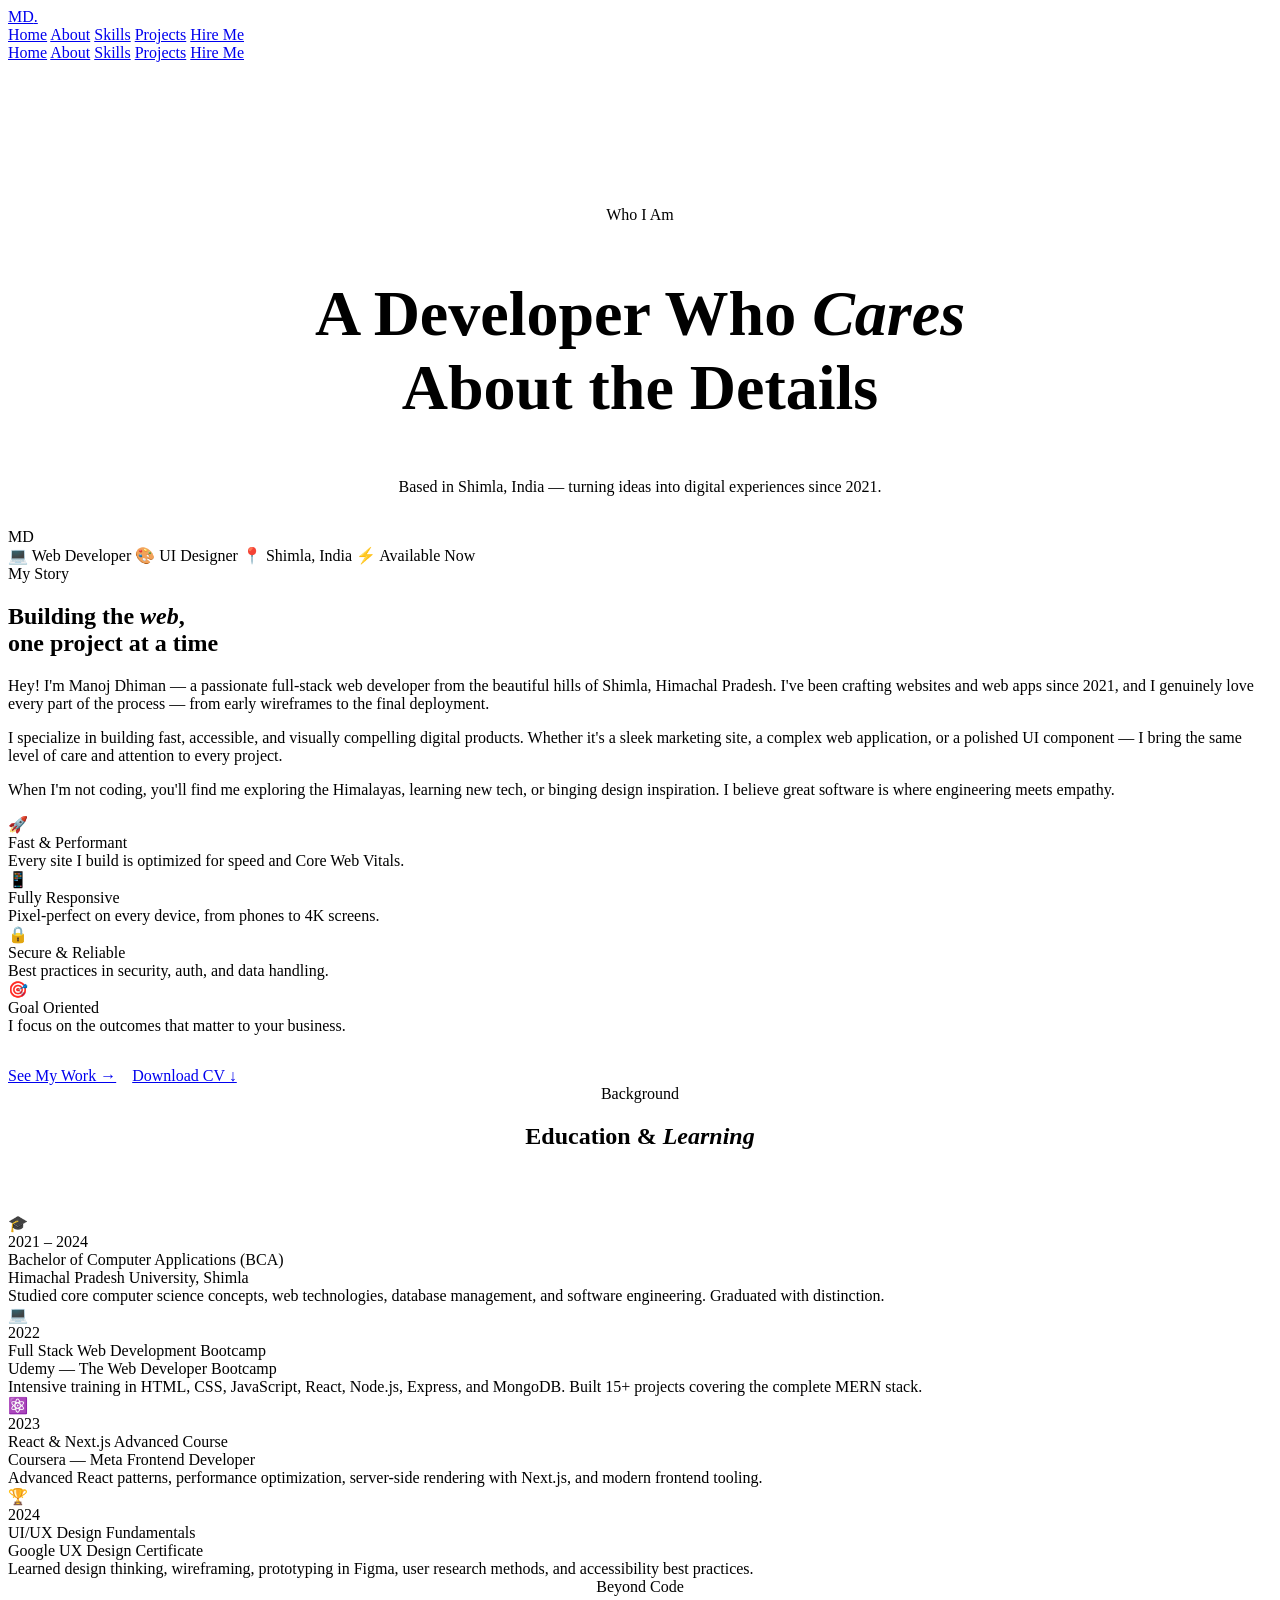
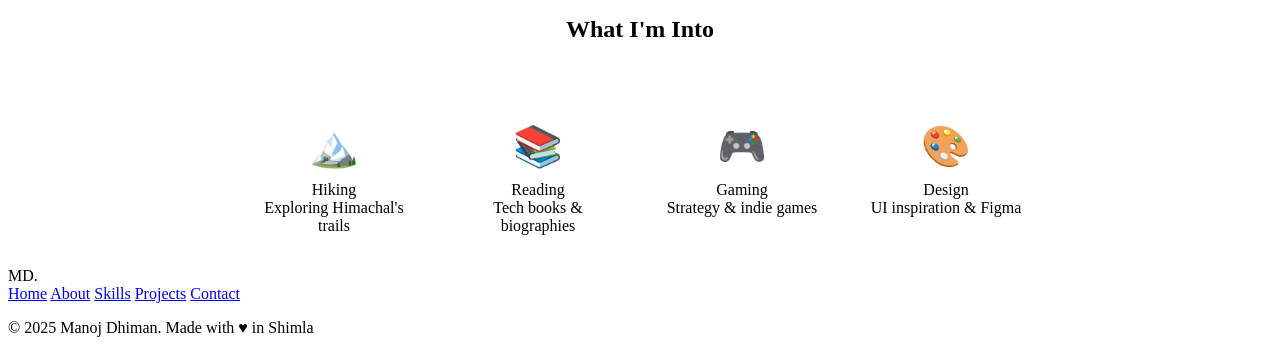
==== about.html @ 0fdbe0ad "First Try" ====
<!DOCTYPE html>
<html lang="en">
<head>
  <meta charset="UTF-8" />
  <meta name="viewport" content="width=device-width, initial-scale=1.0" />
  <title>About — Manoj Dhiman</title>
  <link rel="stylesheet" href="css/style.css" />
</head>
<body>
<div class="cursor"></div>
<div class="cursor-follower"></div>

<nav class="navbar">
  <a class="nav-logo" href="index.html">MD<span>.</span></a>
  <div class="nav-links">
    <a href="index.html">Home</a>
    <a href="about.html">About</a>
    <a href="skills.html">Skills</a>
    <a href="projects.html">Projects</a>
    <a href="contact.html" class="nav-cta">Hire Me</a>
  </div>
  <div class="nav-hamburger" id="hamburger"><span></span><span></span><span></span></div>
</nav>
<div class="mobile-menu" id="mobileMenu">
  <a href="index.html">Home</a>
  <a href="about.html">About</a>
  <a href="skills.html">Skills</a>
  <a href="projects.html">Projects</a>
  <a href="contact.html" class="nav-cta">Hire Me</a>
</div>

<!-- PAGE HERO -->
<section style="padding-top: 9rem; padding-bottom: 2rem; position: relative; overflow: hidden;">
  <div class="orb orb-1"></div>
  <div class="container" style="text-align: center;">
    <div class="section-eyebrow" style="margin: 0 auto 1rem;" data-reveal>Who I Am</div>
    <h1 class="section-title" style="font-size: clamp(2.5rem,5vw,4rem);" data-reveal data-reveal-delay="1">
      A Developer Who <em>Cares</em><br>About the Details
    </h1>
    <p class="section-sub" style="margin: 0 auto;" data-reveal data-reveal-delay="2">
      Based in Shimla, India — turning ideas into digital experiences since 2021.
    </p>
  </div>
</section>

<!-- ABOUT MAIN -->
<section>
  <div class="container">
    <div class="about-grid">
      <div class="about-img-wrap" data-reveal>
        <div class="about-img">
          <div class="about-img-placeholder">MD</div>
          <div class="about-img-accent"></div>
        </div>
        <div class="about-tag-row">
          <span class="about-tag">💻 Web Developer</span>
          <span class="about-tag">🎨 UI Designer</span>
          <span class="about-tag">📍 Shimla, India</span>
          <span class="about-tag">⚡ Available Now</span>
        </div>
      </div>

      <div class="about-content">
        <div class="section-eyebrow" data-reveal>My Story</div>
        <h2 class="section-title" data-reveal data-reveal-delay="1">
          Building the <em>web</em>,<br>one project at a time
        </h2>
        <p class="about-para" data-reveal data-reveal-delay="2">
          Hey! I'm Manoj Dhiman — a passionate full-stack web developer from the beautiful hills of Shimla, Himachal Pradesh. I've been crafting websites and web apps since 2021, and I genuinely love every part of the process — from early wireframes to the final deployment.
        </p>
        <p class="about-para" data-reveal data-reveal-delay="3">
          I specialize in building fast, accessible, and visually compelling digital products. Whether it's a sleek marketing site, a complex web application, or a polished UI component — I bring the same level of care and attention to every project.
        </p>
        <p class="about-para" data-reveal data-reveal-delay="4">
          When I'm not coding, you'll find me exploring the Himalayas, learning new tech, or binging design inspiration. I believe great software is where engineering meets empathy.
        </p>

        <div class="about-highlights" data-reveal data-reveal-delay="5">
          <div class="highlight-card">
            <div class="highlight-icon">🚀</div>
            <div class="highlight-title">Fast & Performant</div>
            <div class="highlight-text">Every site I build is optimized for speed and Core Web Vitals.</div>
          </div>
          <div class="highlight-card">
            <div class="highlight-icon">📱</div>
            <div class="highlight-title">Fully Responsive</div>
            <div class="highlight-text">Pixel-perfect on every device, from phones to 4K screens.</div>
          </div>
          <div class="highlight-card">
            <div class="highlight-icon">🔒</div>
            <div class="highlight-title">Secure & Reliable</div>
            <div class="highlight-text">Best practices in security, auth, and data handling.</div>
          </div>
          <div class="highlight-card">
            <div class="highlight-icon">🎯</div>
            <div class="highlight-title">Goal Oriented</div>
            <div class="highlight-text">I focus on the outcomes that matter to your business.</div>
          </div>
        </div>

        <div style="display: flex; gap: 1rem; flex-wrap: wrap; margin-top: 2rem;" data-reveal>
          <a href="projects.html" class="btn-primary">See My Work →</a>
          <a href="#" class="btn-secondary" download>Download CV ↓</a>
        </div>
      </div>
    </div>
  </div>
</section>

<!-- EDUCATION -->
<section class="education-section">
  <div class="container">
    <div style="text-align: center; margin-bottom: 4rem;">
      <div class="section-eyebrow" style="margin: 0 auto 1rem;" data-reveal>Background</div>
      <h2 class="section-title" data-reveal data-reveal-delay="1">Education & <em>Learning</em></h2>
    </div>

    <div class="edu-timeline">
      <div class="edu-item" data-reveal>
        <div class="edu-dot">🎓</div>
        <div class="edu-content">
          <div class="edu-year">2021 – 2024</div>
          <div class="edu-degree">Bachelor of Computer Applications (BCA)</div>
          <div class="edu-school">Himachal Pradesh University, Shimla</div>
          <div class="edu-desc">Studied core computer science concepts, web technologies, database management, and software engineering. Graduated with distinction.</div>
        </div>
      </div>

      <div class="edu-item" data-reveal data-reveal-delay="1">
        <div class="edu-dot">💻</div>
        <div class="edu-content">
          <div class="edu-year">2022</div>
          <div class="edu-degree">Full Stack Web Development Bootcamp</div>
          <div class="edu-school">Udemy — The Web Developer Bootcamp</div>
          <div class="edu-desc">Intensive training in HTML, CSS, JavaScript, React, Node.js, Express, and MongoDB. Built 15+ projects covering the complete MERN stack.</div>
        </div>
      </div>

      <div class="edu-item" data-reveal data-reveal-delay="2">
        <div class="edu-dot">⚛️</div>
        <div class="edu-content">
          <div class="edu-year">2023</div>
          <div class="edu-degree">React & Next.js Advanced Course</div>
          <div class="edu-school">Coursera — Meta Frontend Developer</div>
          <div class="edu-desc">Advanced React patterns, performance optimization, server-side rendering with Next.js, and modern frontend tooling.</div>
        </div>
      </div>

      <div class="edu-item" data-reveal data-reveal-delay="3">
        <div class="edu-dot">🏆</div>
        <div class="edu-content">
          <div class="edu-year">2024</div>
          <div class="edu-degree">UI/UX Design Fundamentals</div>
          <div class="edu-school">Google UX Design Certificate</div>
          <div class="edu-desc">Learned design thinking, wireframing, prototyping in Figma, user research methods, and accessibility best practices.</div>
        </div>
      </div>
    </div>
  </div>
</section>

<!-- INTERESTS -->
<section>
  <div class="container" style="text-align: center;">
    <div class="section-eyebrow" style="margin: 0 auto 1rem;" data-reveal>Beyond Code</div>
    <h2 class="section-title" data-reveal data-reveal-delay="1">What I'm Into</h2>
    <div style="display: grid; grid-template-columns: repeat(auto-fit, minmax(180px, 1fr)); gap: 1rem; margin-top: 3rem; max-width: 800px; margin-left: auto; margin-right: auto;">
      <div class="highlight-card" data-reveal data-reveal-delay="1" style="text-align: center; padding: 2rem 1rem;">
        <div style="font-size: 2.5rem; margin-bottom: 0.7rem;">🏔️</div>
        <div class="highlight-title">Hiking</div>
        <div class="highlight-text">Exploring Himachal's trails</div>
      </div>
      <div class="highlight-card" data-reveal data-reveal-delay="2" style="text-align: center; padding: 2rem 1rem;">
        <div style="font-size: 2.5rem; margin-bottom: 0.7rem;">📚</div>
        <div class="highlight-title">Reading</div>
        <div class="highlight-text">Tech books & biographies</div>
      </div>
      <div class="highlight-card" data-reveal data-reveal-delay="3" style="text-align: center; padding: 2rem 1rem;">
        <div style="font-size: 2.5rem; margin-bottom: 0.7rem;">🎮</div>
        <div class="highlight-title">Gaming</div>
        <div class="highlight-text">Strategy & indie games</div>
      </div>
      <div class="highlight-card" data-reveal data-reveal-delay="4" style="text-align: center; padding: 2rem 1rem;">
        <div style="font-size: 2.5rem; margin-bottom: 0.7rem;">🎨</div>
        <div class="highlight-title">Design</div>
        <div class="highlight-text">UI inspiration & Figma</div>
      </div>
    </div>
  </div>
</section>

<footer>
  <div class="container">
    <div class="footer-logo">MD<span>.</span></div>
    <div class="footer-links">
      <a href="index.html">Home</a>
      <a href="about.html">About</a>
      <a href="skills.html">Skills</a>
      <a href="projects.html">Projects</a>
      <a href="contact.html">Contact</a>
    </div>
    <p class="footer-copy">© 2025 Manoj Dhiman. Made with <span>♥</span> in Shimla</p>
  </div>
</footer>

<script src="js/main.js"></script>
</body>
</html>
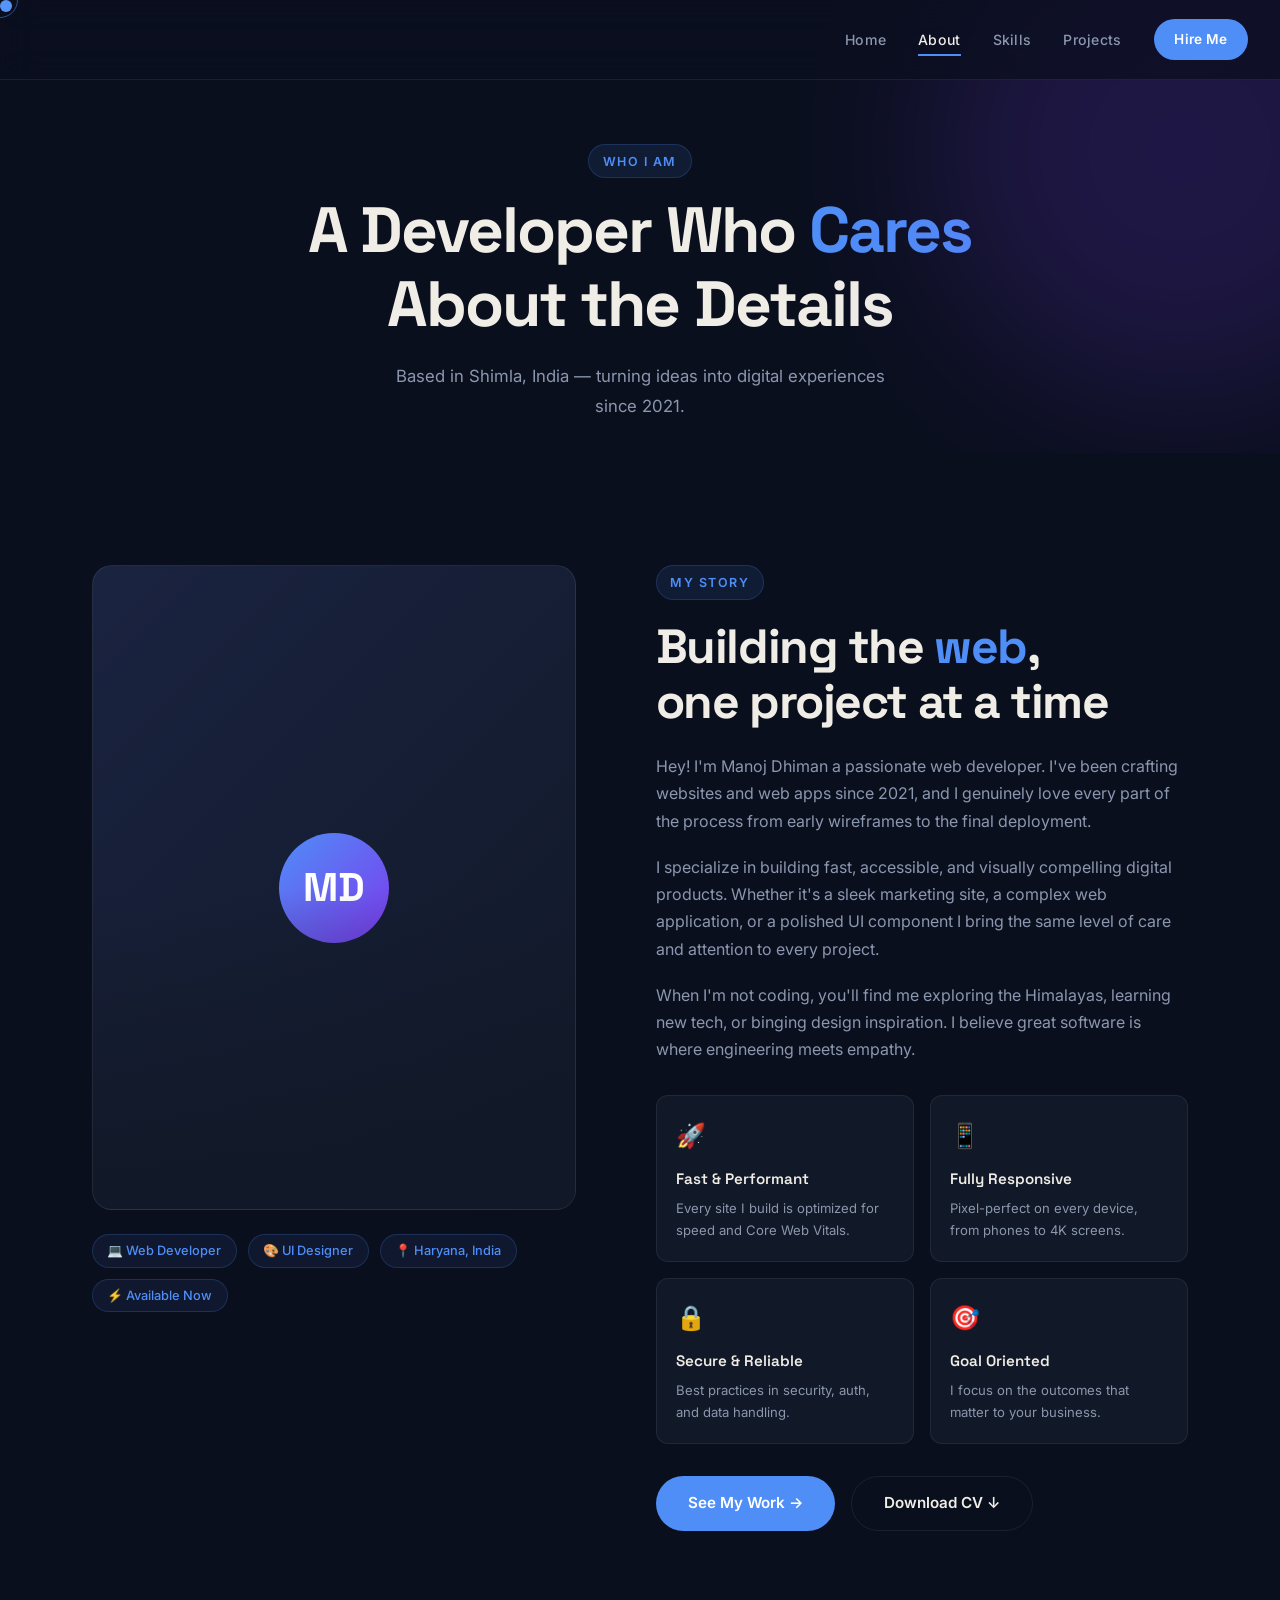
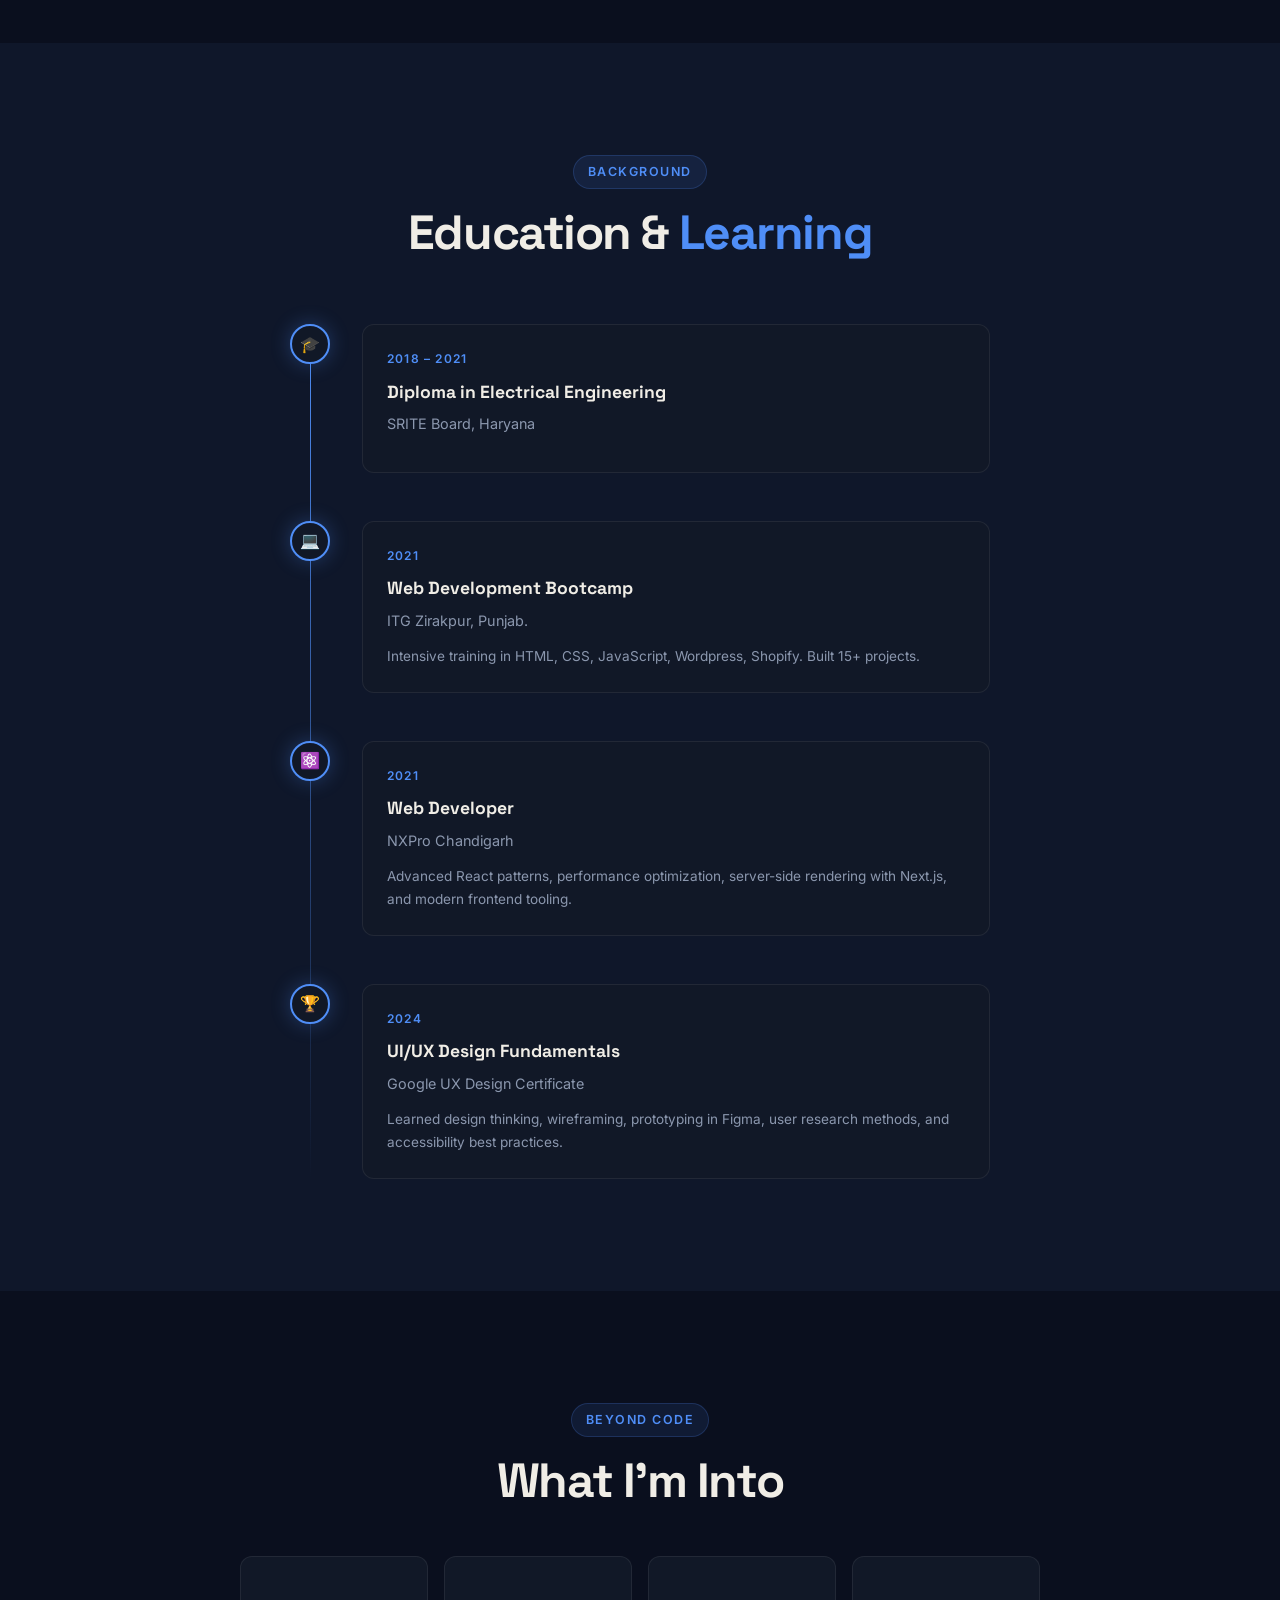
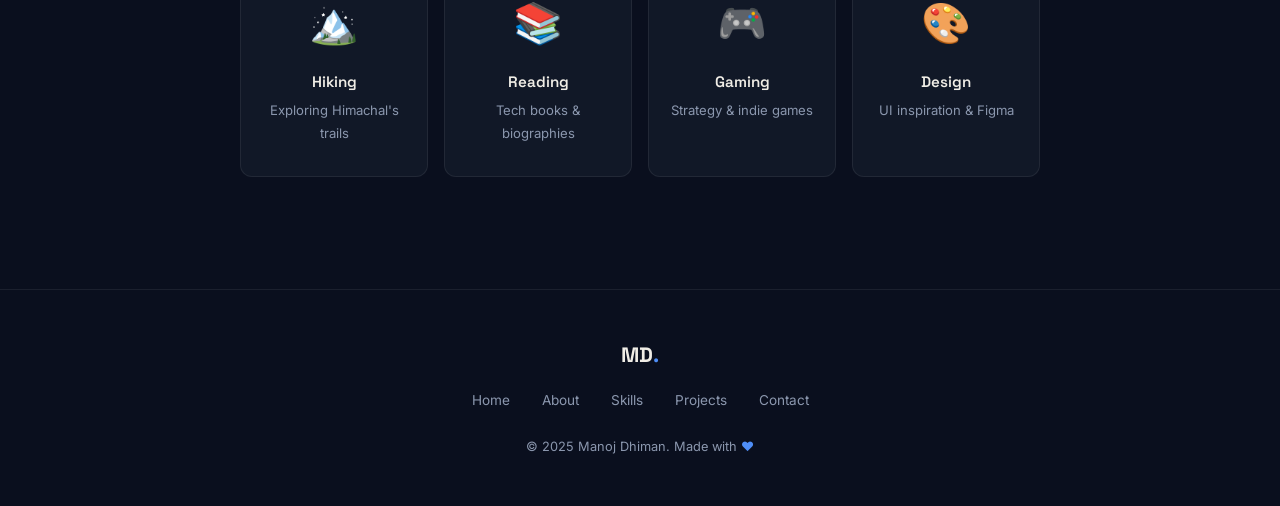
==== commit bad75b74: "Update about.html" ====
--- a/about.html
+++ b/about.html
@@ -4,14 +4,14 @@
   <meta charset="UTF-8" />
   <meta name="viewport" content="width=device-width, initial-scale=1.0" />
   <title>About — Manoj Dhiman</title>
-  <link rel="stylesheet" href="css/style.css" />
+  <link rel="stylesheet" href="style.css" />
 </head>
 <body>
 <div class="cursor"></div>
 <div class="cursor-follower"></div>
 
 <nav class="navbar">
-  <a class="nav-logo" href="index.html">MD<span>.</span></a>
+  <a class="nav-logo" href="index.html"><img src="White Logo.png" alt=""></a>
   <div class="nav-links">
     <a href="index.html">Home</a>
     <a href="about.html">About</a>
@@ -55,7 +55,7 @@
         <div class="about-tag-row">
           <span class="about-tag">💻 Web Developer</span>
           <span class="about-tag">🎨 UI Designer</span>
-          <span class="about-tag">📍 Shimla, India</span>
+          <span class="about-tag">📍 Haryana, India</span>
           <span class="about-tag">⚡ Available Now</span>
         </div>
       </div>
@@ -66,10 +66,10 @@
           Building the <em>web</em>,<br>one project at a time
         </h2>
         <p class="about-para" data-reveal data-reveal-delay="2">
-          Hey! I'm Manoj Dhiman — a passionate full-stack web developer from the beautiful hills of Shimla, Himachal Pradesh. I've been crafting websites and web apps since 2021, and I genuinely love every part of the process — from early wireframes to the final deployment.
+          Hey! I'm Manoj Dhiman a passionate web developer. I've been crafting websites and web apps since 2021, and I genuinely love every part of the process from early wireframes to the final deployment.
         </p>
         <p class="about-para" data-reveal data-reveal-delay="3">
-          I specialize in building fast, accessible, and visually compelling digital products. Whether it's a sleek marketing site, a complex web application, or a polished UI component — I bring the same level of care and attention to every project.
+          I specialize in building fast, accessible, and visually compelling digital products. Whether it's a sleek marketing site, a complex web application, or a polished UI component I bring the same level of care and attention to every project.
         </p>
         <p class="about-para" data-reveal data-reveal-delay="4">
           When I'm not coding, you'll find me exploring the Himalayas, learning new tech, or binging design inspiration. I believe great software is where engineering meets empathy.
@@ -119,29 +119,28 @@
       <div class="edu-item" data-reveal>
         <div class="edu-dot">🎓</div>
         <div class="edu-content">
-          <div class="edu-year">2021 – 2024</div>
-          <div class="edu-degree">Bachelor of Computer Applications (BCA)</div>
-          <div class="edu-school">Himachal Pradesh University, Shimla</div>
-          <div class="edu-desc">Studied core computer science concepts, web technologies, database management, and software engineering. Graduated with distinction.</div>
+          <div class="edu-year">2018 – 2021</div>
+          <div class="edu-degree">Diploma in Electrical Engineering</div>
+          <div class="edu-school">SRITE Board, Haryana</div>
         </div>
       </div>
 
       <div class="edu-item" data-reveal data-reveal-delay="1">
         <div class="edu-dot">💻</div>
         <div class="edu-content">
-          <div class="edu-year">2022</div>
-          <div class="edu-degree">Full Stack Web Development Bootcamp</div>
-          <div class="edu-school">Udemy — The Web Developer Bootcamp</div>
-          <div class="edu-desc">Intensive training in HTML, CSS, JavaScript, React, Node.js, Express, and MongoDB. Built 15+ projects covering the complete MERN stack.</div>
+          <div class="edu-year">2021</div>
+          <div class="edu-degree">Web Development Bootcamp</div>
+          <div class="edu-school">ITG Zirakpur, Punjab.</div>
+          <div class="edu-desc">Intensive training in HTML, CSS, JavaScript, Wordpress, Shopify. Built 15+ projects.</div>
         </div>
       </div>
 
       <div class="edu-item" data-reveal data-reveal-delay="2">
         <div class="edu-dot">⚛️</div>
         <div class="edu-content">
-          <div class="edu-year">2023</div>
-          <div class="edu-degree">React & Next.js Advanced Course</div>
-          <div class="edu-school">Coursera — Meta Frontend Developer</div>
+          <div class="edu-year">2021</div>
+          <div class="edu-degree">Web Developer</div>
+          <div class="edu-school">NXPro Chandigarh</div>
           <div class="edu-desc">Advanced React patterns, performance optimization, server-side rendering with Next.js, and modern frontend tooling.</div>
         </div>
       </div>
@@ -199,10 +198,10 @@
       <a href="projects.html">Projects</a>
       <a href="contact.html">Contact</a>
     </div>
-    <p class="footer-copy">© 2025 Manoj Dhiman. Made with <span>♥</span> in Shimla</p>
+    <p class="footer-copy">© 2025 Manoj Dhiman. Made with <span>♥</span></p>
   </div>
 </footer>
 
-<script src="js/main.js"></script>
+<script src="main.js"></script>
 </body>
 </html>
--- a/style.css
+++ b/style.css
@@ -0,0 +1,704 @@
+/* ============================================
+   MANOJ DHIMAN — PORTFOLIO DESIGN SYSTEM
+   ============================================ */
+
+@import url('https://fonts.googleapis.com/css2?family=Space+Grotesk:wght@300;400;500;600;700&family=Inter:wght@300;400;500;600&display=swap');
+
+/* ---- TOKENS ---- */
+:root {
+  --bg:        #0A0F1E;
+  --bg-card:   #111827;
+  --bg-muted:  #0F172A;
+  --text:      #F0EDE6;
+  --text-muted:#8B97AE;
+  --accent:    #4F8EF7;
+  --accent2:   #F5A623;
+  --accent3:   #7C3AED;
+  --border:    rgba(255,255,255,0.07);
+  --radius:    12px;
+  --radius-lg: 20px;
+  --transition: 0.35s cubic-bezier(0.4,0,0.2,1);
+  --font-display: 'Space Grotesk', sans-serif;
+  --font-body:    'Inter', sans-serif;
+}
+
+/* ---- RESET ---- */
+*, *::before, *::after { box-sizing: border-box; margin: 0; padding: 0; }
+html { scroll-behavior: smooth; }
+body {
+  background: var(--bg);
+  color: var(--text);
+  font-family: var(--font-body);
+  font-size: 16px;
+  line-height: 1.7;
+  overflow-x: hidden;
+  cursor: none;
+}
+a { color: inherit; text-decoration: none; }
+img { max-width: 100%; display: block; }
+ul { list-style: none; }
+
+/* ---- CUSTOM CURSOR ---- */
+.cursor {
+  width: 12px; height: 12px;
+  background: var(--accent);
+  border-radius: 50%;
+  position: fixed;
+  top: 0; left: 0;
+  pointer-events: none;
+  z-index: 9999;
+  transition: transform 0.1s ease;
+  mix-blend-mode: screen;
+}
+.cursor-follower {
+  width: 36px; height: 36px;
+  border: 1.5px solid rgba(79,142,247,0.5);
+  border-radius: 50%;
+  position: fixed;
+  top: 0; left: 0;
+  pointer-events: none;
+  z-index: 9998;
+  transition: transform 0.25s ease, width 0.3s, height 0.3s, border-color 0.3s;
+}
+.cursor-follower.hovered {
+  width: 60px; height: 60px;
+  border-color: var(--accent2);
+  background: rgba(245,166,35,0.05);
+}
+@media (hover: none) { .cursor, .cursor-follower { display: none; } }
+
+/* ---- ORBS / BACKGROUND GLOWS ---- */
+.orb {
+  position: absolute;
+  border-radius: 50%;
+  pointer-events: none;
+  filter: blur(80px);
+  opacity: 0.18;
+}
+.orb-1 { width: 500px; height: 500px; background: var(--accent3); top: -100px; right: -150px; }
+.orb-2 { width: 400px; height: 400px; background: var(--accent); bottom: 0; left: -100px; }
+
+/* ---- NAVBAR ---- */
+.navbar {
+  position: fixed; top: 0; left: 0; right: 0;
+  z-index: 1000;
+  padding: 1.2rem 2rem;
+  display: flex; align-items: center; justify-content: space-between;
+  background: rgba(10,15,30,0.7);
+  backdrop-filter: blur(18px);
+  border-bottom: 1px solid var(--border);
+  transition: var(--transition);
+}
+.navbar.scrolled { padding: 0.8rem 2rem; }
+.nav-logo {
+  font-family: var(--font-display);
+  font-size: 1.3rem; font-weight: 700;
+  letter-spacing: -0.02em;
+}
+.nav-logo span { color: var(--accent); }
+.nav-links { display: flex; align-items: center; gap: 2rem; }
+.nav-links a {
+  font-size: 0.88rem; font-weight: 500; letter-spacing: 0.02em;
+  color: var(--text-muted);
+  transition: color var(--transition);
+  position: relative;
+}
+.nav-links a::after {
+  content: ''; position: absolute; bottom: -4px; left: 0;
+  width: 0; height: 1.5px; background: var(--accent);
+  transition: width var(--transition);
+}
+.nav-links a:hover, .nav-links a.active { color: var(--text); }
+.nav-links a:hover::after, .nav-links a.active::after { width: 100%; }
+.nav-cta {
+  background: var(--accent);
+  color: #fff !important;
+  padding: 0.55rem 1.3rem;
+  border-radius: 100px;
+  font-weight: 600 !important;
+  font-size: 0.85rem !important;
+  transition: background var(--transition), transform var(--transition);
+}
+.nav-cta::after { display: none !important; }
+.nav-cta:hover { background: #6ba3ff; transform: translateY(-1px); }
+.nav-hamburger {
+  display: none; flex-direction: column; gap: 5px;
+  cursor: pointer; padding: 4px;
+}
+.nav-hamburger span {
+  display: block; width: 24px; height: 2px;
+  background: var(--text);
+  border-radius: 2px;
+  transition: var(--transition);
+}
+.nav-hamburger.open span:nth-child(1) { transform: rotate(45deg) translate(5px,5px); }
+.nav-hamburger.open span:nth-child(2) { opacity: 0; }
+.nav-hamburger.open span:nth-child(3) { transform: rotate(-45deg) translate(5px,-5px); }
+.mobile-menu {
+  display: none;
+  position: fixed; top: 0; left: 0; right: 0; bottom: 0;
+  background: var(--bg);
+  z-index: 999;
+  flex-direction: column; align-items: center; justify-content: center; gap: 2rem;
+}
+.mobile-menu.open { display: flex; }
+.mobile-menu a { font-size: 1.8rem; font-family: var(--font-display); font-weight: 700; }
+.mobile-menu .nav-cta { font-size: 1.1rem !important; padding: 0.8rem 2rem; }
+
+/* ---- SECTION BASE ---- */
+section { padding: 7rem 0; position: relative; }
+.container { max-width: 1160px; margin: 0 auto; padding: 0 2rem; }
+
+.section-eyebrow {
+  display: inline-flex; align-items: center; gap: 0.5rem;
+  font-size: 0.78rem; font-weight: 600; letter-spacing: 0.12em;
+  text-transform: uppercase; color: var(--accent);
+  background: rgba(79,142,247,0.1);
+  padding: 0.35rem 0.85rem; border-radius: 100px;
+  border: 1px solid rgba(79,142,247,0.2);
+  margin-bottom: 1.2rem;
+}
+.section-title {
+  font-family: var(--font-display);
+  font-size: clamp(2rem, 4vw, 3rem);
+  font-weight: 700; line-height: 1.15;
+  letter-spacing: -0.03em;
+  margin-bottom: 1.2rem;
+}
+.section-title em { font-style: normal; color: var(--accent); }
+.section-sub {
+  color: var(--text-muted); font-size: 1.05rem; max-width: 520px; line-height: 1.8;
+}
+
+/* ---- SCROLL REVEAL ---- */
+[data-reveal] {
+  opacity: 0; transform: translateY(30px);
+  transition: opacity 0.7s cubic-bezier(0.4,0,0.2,1), transform 0.7s cubic-bezier(0.4,0,0.2,1);
+}
+[data-reveal].revealed { opacity: 1; transform: none; }
+[data-reveal-delay="1"] { transition-delay: 0.1s; }
+[data-reveal-delay="2"] { transition-delay: 0.2s; }
+[data-reveal-delay="3"] { transition-delay: 0.3s; }
+[data-reveal-delay="4"] { transition-delay: 0.4s; }
+[data-reveal-delay="5"] { transition-delay: 0.5s; }
+
+/* ---- HERO ---- */
+.hero {
+  min-height: 100vh; display: flex; align-items: center;
+  position: relative; overflow: hidden;
+  padding-top: 5rem;
+}
+.hero-grid {
+  display: grid; grid-template-columns: 1fr 0.9fr;
+  gap: 4rem; align-items: center;
+}
+.hero-eyebrow { margin-bottom: 1.5rem; }
+.hero-title {
+  font-family: var(--font-display);
+  font-size: clamp(2.8rem, 5vw, 4.5rem);
+  font-weight: 700; line-height: 1.08;
+  letter-spacing: -0.04em; margin-bottom: 1.5rem;
+}
+.hero-title .line { display: block; }
+.hero-title .accent-word { color: var(--accent); }
+.hero-title .underline-word { position: relative; display: inline-block; }
+.hero-title .underline-word::after {
+  content: '';
+  position: absolute; bottom: 4px; left: 0; right: 0;
+  height: 3px; background: var(--accent2);
+  border-radius: 2px;
+}
+.hero-desc { color: var(--text-muted); font-size: 1.1rem; margin-bottom: 2.5rem; max-width: 480px; }
+.hero-actions { display: flex; gap: 1rem; flex-wrap: wrap; }
+.btn-primary {
+  background: var(--accent); color: #fff;
+  padding: 0.85rem 2rem; border-radius: 100px;
+  font-weight: 600; font-size: 0.95rem;
+  display: inline-flex; align-items: center; gap: 0.5rem;
+  transition: background var(--transition), transform var(--transition), box-shadow var(--transition);
+  box-shadow: 0 0 0 rgba(79,142,247,0);
+}
+.btn-primary:hover {
+  background: #6ba3ff; transform: translateY(-2px);
+  box-shadow: 0 8px 30px rgba(79,142,247,0.35);
+}
+.btn-secondary {
+  border: 1.5px solid var(--border);
+  color: var(--text); padding: 0.85rem 2rem;
+  border-radius: 100px; font-weight: 600; font-size: 0.95rem;
+  display: inline-flex; align-items: center; gap: 0.5rem;
+  transition: border-color var(--transition), background var(--transition), transform var(--transition);
+}
+.btn-secondary:hover { border-color: var(--accent); background: rgba(79,142,247,0.07); transform: translateY(-2px); }
+.hero-stats {
+  display: flex; gap: 2.5rem; margin-top: 3rem; padding-top: 2rem;
+  border-top: 1px solid var(--border);
+}
+.stat-num {
+  font-family: var(--font-display);
+  font-size: 1.8rem; font-weight: 700; color: var(--text);
+}
+.stat-num span { color: var(--accent); }
+.stat-label { font-size: 0.8rem; color: var(--text-muted); margin-top: 0.15rem; }
+
+/* Hero Visual */
+.hero-visual { position: relative; }
+.hero-card {
+  background: var(--bg-card);
+  border: 1px solid var(--border);
+  border-radius: var(--radius-lg);
+  overflow: hidden;
+  position: relative;
+}
+.hero-avatar-wrap {
+  width: 100%; aspect-ratio: 4/5;
+  background: linear-gradient(135deg, #1a2340 0%, #0f172a 50%, #1a1035 100%);
+  display: flex; align-items: center; justify-content: center;
+  position: relative; overflow: hidden;
+}
+.hero-avatar-placeholder {
+  width: 140px; height: 140px; border-radius: 50%;
+  background: linear-gradient(135deg, var(--accent), var(--accent3));
+  display: flex; align-items: center; justify-content: center;
+  font-family: var(--font-display); font-size: 3rem; font-weight: 700; color: #fff;
+}
+.hero-card-overlay {
+  position: absolute; bottom: 0; left: 0; right: 0;
+  padding: 1.5rem;
+  background: linear-gradient(to top, rgba(10,15,30,0.95) 0%, transparent 100%);
+}
+.hero-card-tag {
+  font-size: 0.75rem; color: var(--accent); font-weight: 600; letter-spacing: 0.08em;
+  text-transform: uppercase; margin-bottom: 0.4rem;
+}
+.hero-card-name {
+  font-family: var(--font-display); font-size: 1.3rem; font-weight: 700;
+}
+.hero-floating-badge {
+  position: absolute;
+  background: var(--bg-card); border: 1px solid var(--border);
+  border-radius: var(--radius); padding: 0.8rem 1.1rem;
+  display: flex; align-items: center; gap: 0.7rem;
+  box-shadow: 0 20px 60px rgba(0,0,0,0.4);
+  animation: float 3s ease-in-out infinite;
+}
+.hero-floating-badge.badge-1 { top: 1.5rem; right: -1.5rem; }
+.hero-floating-badge.badge-2 { bottom: 4rem; left: -1.5rem; animation-delay: -1.5s; }
+.badge-icon { font-size: 1.3rem; }
+.badge-text { font-size: 0.78rem; }
+.badge-text strong { display: block; font-weight: 600; font-size: 0.9rem; font-family: var(--font-display); }
+@keyframes float {
+  0%, 100% { transform: translateY(0); }
+  50% { transform: translateY(-8px); }
+}
+.hero-scroll-indicator {
+  position: absolute; bottom: 2.5rem; left: 50%; transform: translateX(-50%);
+  display: flex; flex-direction: column; align-items: center; gap: 0.5rem;
+  color: var(--text-muted); font-size: 0.75rem; letter-spacing: 0.1em; text-transform: uppercase;
+  animation: bounce 2s infinite;
+}
+.scroll-line {
+  width: 1px; height: 40px;
+  background: linear-gradient(to bottom, var(--text-muted), transparent);
+}
+@keyframes bounce {
+  0%, 100% { transform: translateX(-50%) translateY(0); }
+  50% { transform: translateX(-50%) translateY(6px); }
+}
+
+/* ---- MARQUEE ---- */
+.marquee-section { padding: 0; overflow: hidden; border-top: 1px solid var(--border); border-bottom: 1px solid var(--border); }
+.marquee-inner { display: flex; align-items: center; padding: 1.2rem 0; white-space: nowrap; }
+.marquee-track {
+  display: flex; gap: 3rem; align-items: center;
+  animation: marquee 22s linear infinite;
+  flex-shrink: 0;
+}
+.marquee-track:nth-child(2) { margin-left: 3rem; }
+.marquee-item {
+  display: flex; align-items: center; gap: 0.7rem;
+  font-size: 0.85rem; font-weight: 600; color: var(--text-muted);
+  letter-spacing: 0.03em; text-transform: uppercase;
+}
+.marquee-dot { width: 5px; height: 5px; border-radius: 50%; background: var(--accent); flex-shrink: 0; }
+@keyframes marquee {
+  from { transform: translateX(0); }
+  to { transform: translateX(-100%); }
+}
+
+/* ---- ABOUT ---- */
+.about-grid { display: grid; grid-template-columns: 1fr 1.1fr; gap: 5rem; align-items: start; }
+.about-img-wrap { position: relative; }
+.about-img {
+  width: 100%; aspect-ratio: 3/4;
+  background: linear-gradient(135deg, #1a2340, #111827);
+  border-radius: var(--radius-lg);
+  border: 1px solid var(--border);
+  display: flex; align-items: center; justify-content: center;
+  position: relative; overflow: hidden;
+}
+.about-img-placeholder {
+  width: 110px; height: 110px; border-radius: 50%;
+  background: linear-gradient(135deg, var(--accent), var(--accent3));
+  display: flex; align-items: center; justify-content: center;
+  font-family: var(--font-display); font-size: 2.5rem; font-weight: 700; color: #fff;
+}
+.about-img-accent {
+  position: absolute; bottom: -1px; left: -1px; right: -1px;
+  height: 50%; background: linear-gradient(to top, var(--bg-card), transparent);
+}
+.about-tag-row { display: flex; gap: 0.7rem; flex-wrap: wrap; margin-top: 1.5rem; }
+.about-tag {
+  background: rgba(79,142,247,0.08); border: 1px solid rgba(79,142,247,0.2);
+  color: var(--accent); border-radius: 100px; font-size: 0.8rem;
+  padding: 0.3rem 0.9rem; font-weight: 500;
+}
+.about-content .section-title { margin-bottom: 1.5rem; }
+.about-para { color: var(--text-muted); margin-bottom: 1.2rem; }
+.about-highlights { display: grid; grid-template-columns: 1fr 1fr; gap: 1rem; margin: 2rem 0; }
+.highlight-card {
+  background: var(--bg-card); border: 1px solid var(--border);
+  border-radius: var(--radius); padding: 1.2rem;
+  transition: border-color var(--transition), transform var(--transition);
+}
+.highlight-card:hover { border-color: rgba(79,142,247,0.4); transform: translateY(-2px); }
+.highlight-icon { font-size: 1.5rem; margin-bottom: 0.6rem; }
+.highlight-title { font-family: var(--font-display); font-size: 0.95rem; font-weight: 600; margin-bottom: 0.3rem; }
+.highlight-text { font-size: 0.82rem; color: var(--text-muted); }
+
+/* ---- SKILLS ---- */
+.skills-header { text-align: center; margin-bottom: 4rem; }
+.skills-header .section-sub { margin: 0 auto; }
+.skills-categories { display: flex; gap: 0.75rem; flex-wrap: wrap; justify-content: center; margin-bottom: 3rem; }
+.skills-tab {
+  padding: 0.5rem 1.2rem; border-radius: 100px; font-size: 0.85rem; font-weight: 500;
+  border: 1.5px solid var(--border); color: var(--text-muted);
+  cursor: pointer; transition: var(--transition); background: transparent;
+}
+.skills-tab.active, .skills-tab:hover {
+  border-color: var(--accent); color: var(--text); background: rgba(79,142,247,0.1);
+}
+.skills-grid { display: grid; grid-template-columns: repeat(auto-fill, minmax(200px, 1fr)); gap: 1.2rem; }
+.skill-card {
+  background: var(--bg-card); border: 1px solid var(--border);
+  border-radius: var(--radius); padding: 1.5rem;
+  display: flex; flex-direction: column; gap: 0.8rem;
+  transition: border-color var(--transition), transform var(--transition), box-shadow var(--transition);
+}
+.skill-card:hover {
+  border-color: rgba(79,142,247,0.4);
+  transform: translateY(-3px);
+  box-shadow: 0 12px 40px rgba(0,0,0,0.3);
+}
+.skill-icon { font-size: 2rem; }
+.skill-name { font-family: var(--font-display); font-weight: 600; font-size: 0.95rem; }
+.skill-bar { height: 4px; background: var(--border); border-radius: 2px; overflow: hidden; }
+.skill-bar-fill {
+  height: 100%; border-radius: 2px;
+  background: linear-gradient(90deg, var(--accent), var(--accent3));
+  width: 0%; transition: width 1.2s cubic-bezier(0.4,0,0.2,1);
+}
+.skill-level { font-size: 0.75rem; color: var(--text-muted); font-weight: 500; }
+
+/* ---- EDUCATION ---- */
+.education-section { background: var(--bg-muted); }
+.edu-timeline { max-width: 700px; margin: 0 auto; position: relative; }
+.edu-timeline::before {
+  content: ''; position: absolute; left: 20px; top: 0; bottom: 0;
+  width: 1px; background: linear-gradient(to bottom, var(--accent), transparent);
+}
+.edu-item {
+  display: flex; gap: 2rem; padding: 0 0 3rem 0;
+  position: relative;
+}
+.edu-item:last-child { padding-bottom: 0; }
+.edu-dot {
+  width: 40px; height: 40px; border-radius: 50%;
+  background: var(--bg-card); border: 2px solid var(--accent);
+  display: flex; align-items: center; justify-content: center;
+  flex-shrink: 0; z-index: 1;
+  font-size: 1rem;
+  box-shadow: 0 0 20px rgba(79,142,247,0.3);
+}
+.edu-content {
+  background: var(--bg-card); border: 1px solid var(--border);
+  border-radius: var(--radius); padding: 1.5rem; flex: 1;
+  transition: border-color var(--transition);
+}
+.edu-content:hover { border-color: rgba(79,142,247,0.3); }
+.edu-year {
+  font-size: 0.75rem; font-weight: 600; color: var(--accent);
+  text-transform: uppercase; letter-spacing: 0.1em; margin-bottom: 0.5rem;
+}
+.edu-degree { font-family: var(--font-display); font-size: 1.1rem; font-weight: 700; margin-bottom: 0.3rem; }
+.edu-school { color: var(--text-muted); font-size: 0.9rem; margin-bottom: 0.7rem; }
+.edu-desc { font-size: 0.85rem; color: var(--text-muted); line-height: 1.7; }
+
+/* ---- PROJECTS ---- */
+.projects-header { display: flex; align-items: flex-end; justify-content: space-between; gap: 2rem; margin-bottom: 3.5rem; flex-wrap: wrap; }
+.projects-grid { display: grid; grid-template-columns: repeat(auto-fill, minmax(340px, 1fr)); gap: 1.5rem; }
+.project-card {
+  background: var(--bg-card); border: 1px solid var(--border);
+  border-radius: var(--radius-lg); overflow: hidden;
+  transition: border-color var(--transition), transform var(--transition), box-shadow var(--transition);
+  cursor: pointer; display: block;
+}
+.project-card:hover {
+  border-color: rgba(79,142,247,0.3);
+  transform: translateY(-5px);
+  box-shadow: 0 20px 60px rgba(0,0,0,0.4);
+}
+.project-img {
+  width: 100%; aspect-ratio: 16/9;
+  background: linear-gradient(135deg, #1a2340, #1a1035);
+  position: relative; overflow: hidden;
+  display: flex; align-items: center; justify-content: center;
+}
+.project-img-emoji { font-size: 3.5rem; }
+.project-img-overlay {
+  position: absolute; inset: 0;
+  background: linear-gradient(135deg, rgba(79,142,247,0.2), rgba(124,58,237,0.2));
+  opacity: 0; transition: opacity var(--transition);
+}
+.project-card:hover .project-img-overlay { opacity: 1; }
+.project-body { padding: 1.5rem; }
+.project-tags { display: flex; gap: 0.5rem; flex-wrap: wrap; margin-bottom: 1rem; }
+.project-tag {
+  font-size: 0.72rem; font-weight: 600; text-transform: uppercase; letter-spacing: 0.06em;
+  padding: 0.25rem 0.7rem; border-radius: 4px;
+  background: rgba(79,142,247,0.1); color: var(--accent);
+}
+.project-title {
+  font-family: var(--font-display); font-size: 1.15rem; font-weight: 700;
+  margin-bottom: 0.6rem; line-height: 1.3;
+}
+.project-desc { font-size: 0.88rem; color: var(--text-muted); margin-bottom: 1.2rem; line-height: 1.7; }
+.project-footer { display: flex; align-items: center; justify-content: space-between; }
+.project-links { display: flex; gap: 0.75rem; }
+.project-link {
+  width: 36px; height: 36px; border-radius: 50%;
+  border: 1px solid var(--border); background: var(--bg);
+  display: flex; align-items: center; justify-content: center;
+  font-size: 0.85rem; color: var(--text-muted);
+  transition: border-color var(--transition), color var(--transition), background var(--transition);
+}
+.project-link:hover { border-color: var(--accent); color: var(--accent); background: rgba(79,142,247,0.1); }
+.project-arrow {
+  font-size: 0.85rem; color: var(--text-muted);
+  transition: color var(--transition), transform var(--transition);
+  display: flex; align-items: center; gap: 0.3rem;
+}
+.project-card:hover .project-arrow { color: var(--accent); transform: translateX(4px); }
+.project-card.featured { grid-column: 1 / -1; }
+.project-card.featured .project-img { aspect-ratio: 21/8; }
+.project-card.featured .project-body { display: grid; grid-template-columns: 1fr 1fr; gap: 2rem; align-items: end; }
+.project-card.featured .project-desc { margin-bottom: 0; }
+
+/* ---- CONTACT ---- */
+.contact-grid { display: grid; grid-template-columns: 1fr 1.2fr; gap: 5rem; align-items: start; }
+.contact-info-cards { display: flex; flex-direction: column; gap: 1rem; margin-top: 2rem; }
+.contact-info-card {
+  display: flex; align-items: center; gap: 1rem;
+  background: var(--bg-card); border: 1px solid var(--border);
+  border-radius: var(--radius); padding: 1.1rem 1.3rem;
+  transition: border-color var(--transition);
+}
+.contact-info-card:hover { border-color: rgba(79,142,247,0.3); }
+.contact-info-icon {
+  width: 42px; height: 42px; border-radius: 10px;
+  background: rgba(79,142,247,0.1); border: 1px solid rgba(79,142,247,0.2);
+  display: flex; align-items: center; justify-content: center;
+  font-size: 1.1rem; flex-shrink: 0;
+}
+.contact-info-label { font-size: 0.75rem; color: var(--text-muted); font-weight: 500; }
+.contact-info-val { font-size: 0.92rem; font-weight: 600; font-family: var(--font-display); }
+.contact-socials { display: flex; gap: 0.75rem; margin-top: 2rem; }
+.social-btn {
+  width: 44px; height: 44px; border-radius: 50%;
+  border: 1.5px solid var(--border); background: var(--bg-card);
+  display: flex; align-items: center; justify-content: center;
+  font-size: 1rem; color: var(--text-muted);
+  transition: var(--transition);
+}
+.social-btn:hover { border-color: var(--accent); color: var(--accent); background: rgba(79,142,247,0.1); transform: translateY(-2px); }
+.contact-form { display: flex; flex-direction: column; gap: 1.2rem; }
+.form-group { display: flex; flex-direction: column; gap: 0.5rem; }
+.form-group label { font-size: 0.82rem; font-weight: 600; color: var(--text-muted); letter-spacing: 0.04em; }
+.form-group input, .form-group textarea {
+  background: var(--bg-card); border: 1px solid var(--border);
+  color: var(--text); font-family: var(--font-body); font-size: 0.95rem;
+  padding: 0.9rem 1.1rem; border-radius: var(--radius); outline: none;
+  transition: border-color var(--transition), box-shadow var(--transition);
+  resize: vertical;
+}
+.form-group input:focus, .form-group textarea:focus {
+  border-color: var(--accent);
+  box-shadow: 0 0 0 3px rgba(79,142,247,0.12);
+}
+.form-row { display: grid; grid-template-columns: 1fr 1fr; gap: 1rem; }
+
+/* ---- FOOTER ---- */
+footer {
+  border-top: 1px solid var(--border);
+  padding: 3rem 0;
+  text-align: center;
+}
+.footer-logo { font-family: var(--font-display); font-size: 1.3rem; font-weight: 700; margin-bottom: 1rem; }
+.footer-logo span { color: var(--accent); }
+.footer-links { display: flex; gap: 2rem; justify-content: center; flex-wrap: wrap; margin-bottom: 1.5rem; }
+.footer-links a { font-size: 0.85rem; color: var(--text-muted); transition: color var(--transition); }
+.footer-links a:hover { color: var(--text); }
+.footer-copy { font-size: 0.8rem; color: var(--text-muted); }
+.footer-copy span { color: var(--accent); }
+
+/* ---- PROJECT DETAIL PAGE ---- */
+.project-detail-hero {
+  padding-top: 9rem; padding-bottom: 4rem;
+}
+.back-link {
+  display: inline-flex; align-items: center; gap: 0.5rem;
+  font-size: 0.85rem; color: var(--text-muted);
+  transition: color var(--transition); margin-bottom: 2.5rem;
+}
+.back-link:hover { color: var(--accent); }
+.project-detail-title {
+  font-family: var(--font-display);
+  font-size: clamp(2.5rem, 5vw, 4rem);
+  font-weight: 700; letter-spacing: -0.04em;
+  margin-bottom: 1.5rem;
+}
+.project-detail-meta { display: flex; gap: 2rem; flex-wrap: wrap; margin-bottom: 2.5rem; }
+.meta-item { display: flex; flex-direction: column; gap: 0.25rem; }
+.meta-label { font-size: 0.72rem; color: var(--text-muted); font-weight: 600; text-transform: uppercase; letter-spacing: 0.1em; }
+.meta-val { font-size: 0.92rem; font-weight: 600; }
+.project-hero-img {
+  width: 100%; aspect-ratio: 16/7;
+  background: linear-gradient(135deg, #1a2340, #1a1035);
+  border-radius: var(--radius-lg); border: 1px solid var(--border);
+  display: flex; align-items: center; justify-content: center;
+  margin-bottom: 5rem; font-size: 5rem;
+  position: relative; overflow: hidden;
+}
+.project-content-grid { display: grid; grid-template-columns: 1fr 300px; gap: 4rem; align-items: start; }
+.project-body-text { max-width: 100%; }
+.project-body-text h2 {
+  font-family: var(--font-display); font-size: 1.5rem; font-weight: 700;
+  margin-bottom: 1rem; margin-top: 2.5rem;
+}
+.project-body-text h2:first-child { margin-top: 0; }
+.project-body-text p { color: var(--text-muted); margin-bottom: 1.2rem; line-height: 1.8; }
+.project-body-text ul { color: var(--text-muted); padding-left: 1.2rem; margin-bottom: 1.2rem; }
+.project-body-text ul li { margin-bottom: 0.5rem; list-style: disc; }
+.project-sidebar { position: sticky; top: 7rem; }
+.sidebar-card {
+  background: var(--bg-card); border: 1px solid var(--border);
+  border-radius: var(--radius); padding: 1.5rem; margin-bottom: 1.2rem;
+}
+.sidebar-card-title {
+  font-family: var(--font-display); font-size: 0.85rem; font-weight: 700;
+  text-transform: uppercase; letter-spacing: 0.08em; color: var(--text-muted);
+  margin-bottom: 1rem;
+}
+.tech-stack-list { display: flex; flex-wrap: wrap; gap: 0.5rem; }
+.tech-badge {
+  font-size: 0.78rem; font-weight: 600; padding: 0.3rem 0.75rem;
+  border-radius: 6px; background: rgba(79,142,247,0.1);
+  border: 1px solid rgba(79,142,247,0.2); color: var(--accent);
+}
+.project-nav-links { display: flex; flex-direction: column; gap: 0.7rem; }
+.project-nav-link {
+  display: flex; align-items: center; gap: 0.6rem;
+  padding: 0.75rem 1rem; border-radius: var(--radius);
+  background: var(--bg); border: 1px solid var(--border);
+  font-size: 0.88rem; font-weight: 600; color: var(--text);
+  transition: var(--transition);
+}
+.project-nav-link:hover { border-color: var(--accent); color: var(--accent); }
+.next-project-section { padding: 5rem 0; border-top: 1px solid var(--border); }
+.next-project-card {
+  display: flex; align-items: center; justify-content: space-between; gap: 2rem;
+  background: var(--bg-card); border: 1px solid var(--border);
+  border-radius: var(--radius-lg); padding: 2.5rem;
+  transition: var(--transition);
+}
+.next-project-card:hover { border-color: rgba(79,142,247,0.4); transform: translateY(-3px); }
+.next-label { font-size: 0.75rem; color: var(--text-muted); font-weight: 600; text-transform: uppercase; letter-spacing: 0.1em; margin-bottom: 0.5rem; }
+.next-title { font-family: var(--font-display); font-size: 1.8rem; font-weight: 700; letter-spacing: -0.02em; }
+.next-arrow { font-size: 2rem; color: var(--accent); }
+
+/* ---- RESPONSIVE ---- */
+@media (max-width: 900px) {
+  .nav-links { display: none; }
+  .nav-hamburger { display: flex; }
+  .hero-grid { grid-template-columns: 1fr; }
+  .hero-visual { display: none; }
+  .about-grid { grid-template-columns: 1fr; gap: 3rem; }
+  .contact-grid { grid-template-columns: 1fr; gap: 3rem; }
+  .project-content-grid { grid-template-columns: 1fr; }
+  .project-sidebar { position: static; }
+  .project-card.featured .project-body { grid-template-columns: 1fr; gap: 1rem; }
+}
+@media (max-width: 600px) {
+  section { padding: 4.5rem 0; }
+  .projects-grid { grid-template-columns: 1fr; }
+  .hero-stats { gap: 1.5rem; }
+  .hero-title { font-size: 2.4rem; }
+  .form-row { grid-template-columns: 1fr; }
+  .project-card.featured { grid-column: 1; }
+  .about-highlights { grid-template-columns: 1fr; }
+}
+
+/* ---- MISC ANIMATIONS ---- */
+.glow-text {
+  background: linear-gradient(135deg, var(--accent) 0%, var(--accent3) 100%);
+  -webkit-background-clip: text; -webkit-text-fill-color: transparent;
+  background-clip: text;
+}
+.gradient-border {
+  position: relative;
+}
+.gradient-border::before {
+  content: '';
+  position: absolute; inset: -1px;
+  border-radius: inherit;
+  background: linear-gradient(135deg, var(--accent), var(--accent3), var(--accent2));
+  z-index: -1; opacity: 0;
+  transition: opacity var(--transition);
+}
+.gradient-border:hover::before { opacity: 1; }
+
+/* ---- PAGE TRANSITIONS ---- */
+.page-transition {
+  position: fixed; inset: 0;
+  background: var(--accent);
+  z-index: 9990;
+  transform: scaleY(0);
+  transform-origin: bottom;
+}
+
+/* Active nav state */
+.nav-links a[href="index.html"].active,
+.nav-links a[href="about.html"].active,
+.nav-links a[href="skills.html"].active,
+.nav-links a[href="projects.html"].active,
+.nav-links a[href="contact.html"].active { color: var(--text); }
+
+/* Availability badge on hero */
+.availability {
+  display: inline-flex; align-items: center; gap: 0.5rem;
+  font-size: 0.78rem; font-weight: 500; color: #4ade80;
+  background: rgba(74,222,128,0.08); border: 1px solid rgba(74,222,128,0.25);
+  padding: 0.35rem 0.9rem; border-radius: 100px;
+  margin-bottom: 1.5rem;
+}
+.availability-dot {
+  width: 7px; height: 7px; border-radius: 50%;
+  background: #4ade80;
+  box-shadow: 0 0 0 0 rgba(74,222,128,0.4);
+  animation: pulse-green 2s infinite;
+}
+@keyframes pulse-green {
+  0% { box-shadow: 0 0 0 0 rgba(74,222,128,0.5); }
+  70% { box-shadow: 0 0 0 8px rgba(74,222,128,0); }
+  100% { box-shadow: 0 0 0 0 rgba(74,222,128,0); }
+}
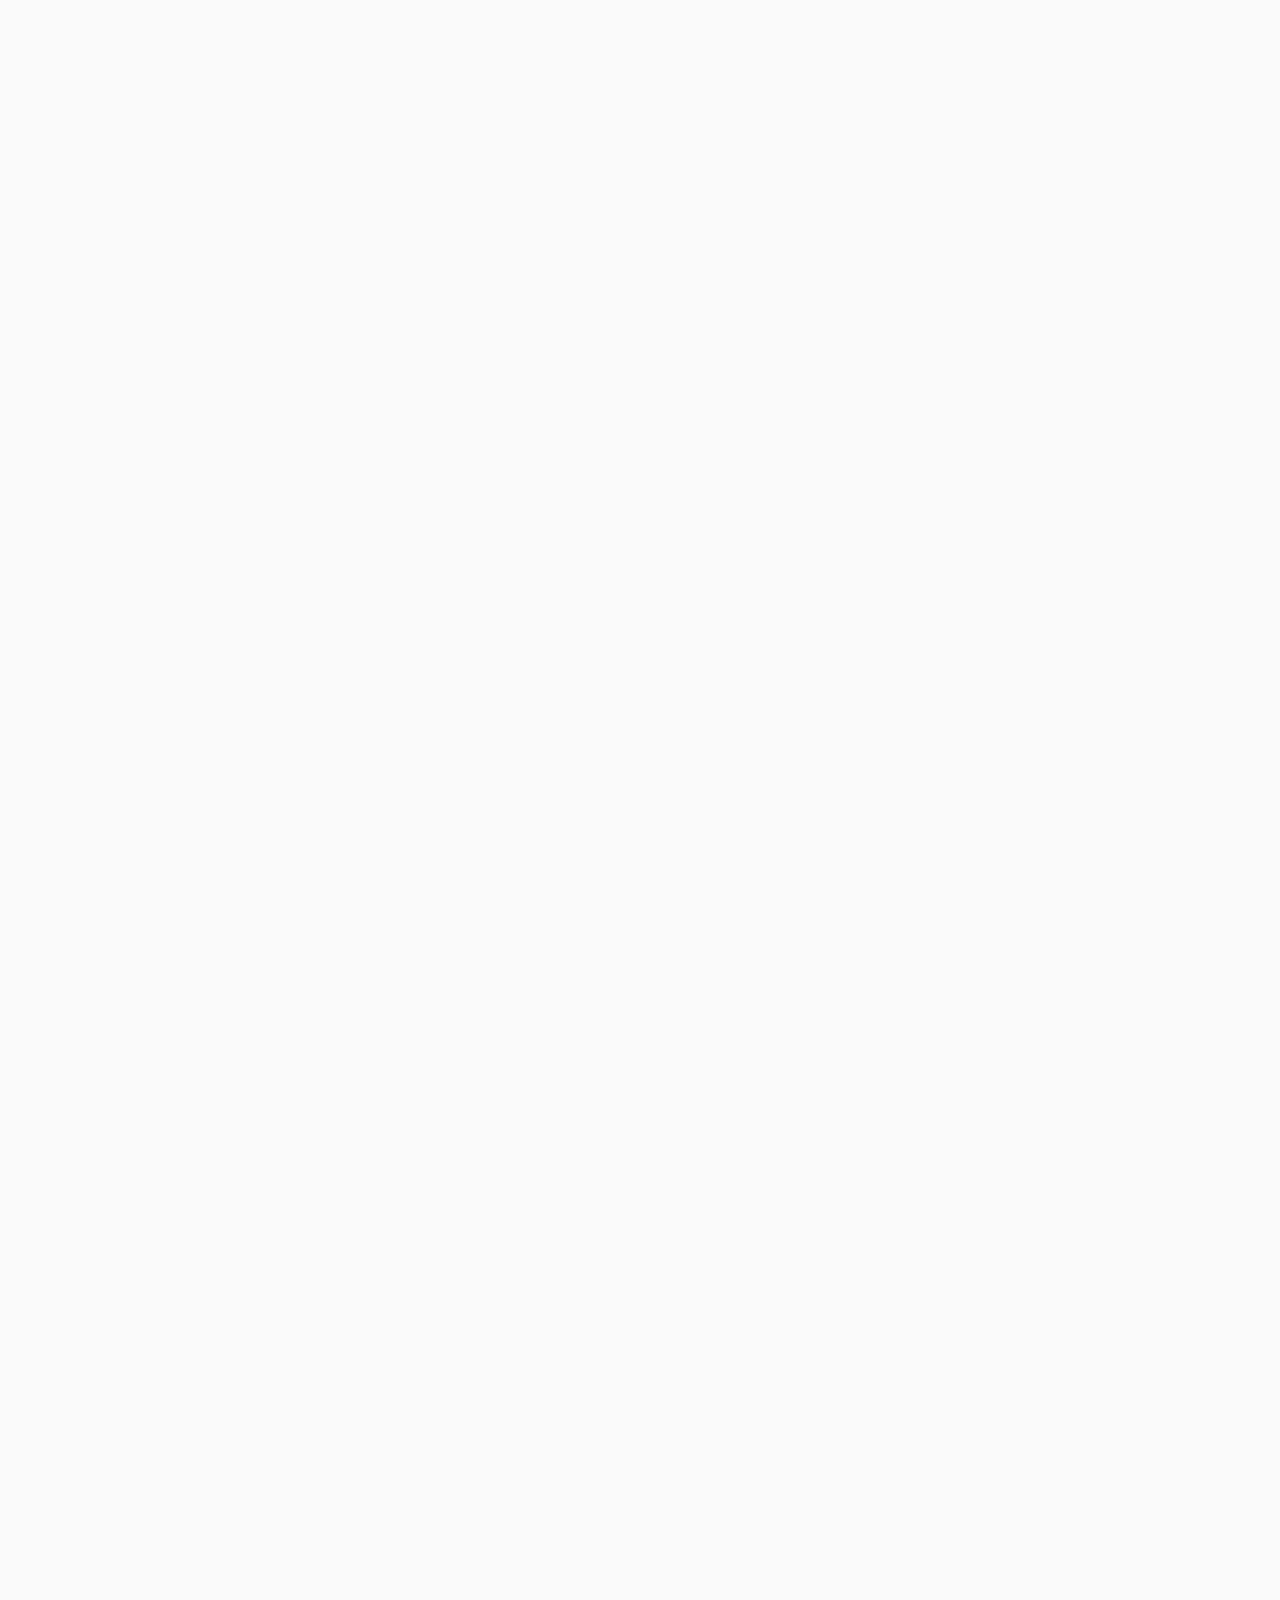
==== commit 182a9271: "Update about.html" ====
--- a/about.html
+++ b/about.html
@@ -38,7 +38,7 @@
       A Developer Who <em>Cares</em><br>About the Details
     </h1>
     <p class="section-sub" style="margin: 0 auto;" data-reveal data-reveal-delay="2">
-      Based in Shimla, India — turning ideas into digital experiences since 2021.
+      Based in Haryana, India — turning ideas into digital experiences since 2021.
     </p>
   </div>
 </section>
@@ -47,10 +47,9 @@
 <section>
   <div class="container">
     <div class="about-grid">
-      <div class="about-img-wrap" data-reveal>
+      <div class="about-img-wrap" data-reveal="left">
         <div class="about-img">
-          <div class="about-img-placeholder">MD</div>
-          <div class="about-img-accent"></div>
+          <img src="Avatar.png" alt="">
         </div>
         <div class="about-tag-row">
           <span class="about-tag">💻 Web Developer</span>
@@ -66,14 +65,12 @@
           Building the <em>web</em>,<br>one project at a time
         </h2>
         <p class="about-para" data-reveal data-reveal-delay="2">
-          Hey! I'm Manoj Dhiman a passionate web developer. I've been crafting websites and web apps since 2021, and I genuinely love every part of the process from early wireframes to the final deployment.
+            Hey! I'm Manoj Dhiman a passionate web developer. I've been crafting websites and web apps since 2021, and I genuinely love every part of the process from early wireframes to the final deployment.
         </p>
         <p class="about-para" data-reveal data-reveal-delay="3">
-          I specialize in building fast, accessible, and visually compelling digital products. Whether it's a sleek marketing site, a complex web application, or a polished UI component I bring the same level of care and attention to every project.
-        </p>
+        I specialize in building fast, accessible, and visually compelling digital products. Whether it's a sleek marketing site, a complex web application, or a polished UI component I bring the same level of care and attention to every project.        </p>
         <p class="about-para" data-reveal data-reveal-delay="4">
-          When I'm not coding, you'll find me exploring the Himalayas, learning new tech, or binging design inspiration. I believe great software is where engineering meets empathy.
-        </p>
+        When I'm not coding, you'll find me exploring the Himalayas, learning new tech, or binging design inspiration. I believe great software is where engineering meets empathy.        </p>
 
         <div class="about-highlights" data-reveal data-reveal-delay="5">
           <div class="highlight-card">
@@ -116,44 +113,79 @@
     </div>
 
     <div class="edu-timeline">
-      <div class="edu-item" data-reveal>
-        <div class="edu-dot">🎓</div>
-        <div class="edu-content">
+
+        <div class="edu-item" data-reveal>
+          <div class="edu-dot">🎓</div>
+          <div class="edu-content">
           <div class="edu-year">2018 – 2021</div>
           <div class="edu-degree">Diploma in Electrical Engineering</div>
-          <div class="edu-school">SRITE Board, Haryana</div>
-        </div>
-      </div>
-
-      <div class="edu-item" data-reveal data-reveal-delay="1">
-        <div class="edu-dot">💻</div>
-        <div class="edu-content">
+          <div class="edu-school">SRITE, Mouli (Haryana)</div>
+          <div class="edu-desc">
+          Completed Diploma in Electrical Engineering while developing a strong interest in technology, problem-solving, and digital solutions.
+          </div>
+          </div>
+        </div>
+
+        <div class="edu-item" data-reveal data-reveal-delay="1">
+          <div class="edu-dot">💻</div>
+          <div class="edu-content">
           <div class="edu-year">2021</div>
-          <div class="edu-degree">Web Development Bootcamp</div>
-          <div class="edu-school">ITG Zirakpur, Punjab.</div>
-          <div class="edu-desc">Intensive training in HTML, CSS, JavaScript, Wordpress, Shopify. Built 15+ projects.</div>
-        </div>
-      </div>
-
-      <div class="edu-item" data-reveal data-reveal-delay="2">
-        <div class="edu-dot">⚛️</div>
-        <div class="edu-content">
-          <div class="edu-year">2021</div>
-          <div class="edu-degree">Web Developer</div>
-          <div class="edu-school">NXPro Chandigarh</div>
-          <div class="edu-desc">Advanced React patterns, performance optimization, server-side rendering with Next.js, and modern frontend tooling.</div>
-        </div>
-      </div>
-
-      <div class="edu-item" data-reveal data-reveal-delay="3">
-        <div class="edu-dot">🏆</div>
-        <div class="edu-content">
-          <div class="edu-year">2024</div>
-          <div class="edu-degree">UI/UX Design Fundamentals</div>
-          <div class="edu-school">Google UX Design Certificate</div>
-          <div class="edu-desc">Learned design thinking, wireframing, prototyping in Figma, user research methods, and accessibility best practices.</div>
-        </div>
-      </div>
+          <div class="edu-degree">Web Development Training & Self-Learning</div>
+          <div class="edu-school">Professional Skill Development</div>
+          <div class="edu-desc">
+          Learned HTML, CSS, JavaScript, WordPress, Shopify, Elementor, and responsive web design. Built multiple projects and gained practical development experience.
+          </div>
+          </div>
+        </div>
+
+        <div class="edu-item" data-reveal data-reveal-delay="2">
+        <div class="edu-dot">🚀</div>
+        <div class="edu-content">
+        <div class="edu-year">Oct 2021 – Nov 2022</div>
+        <div class="edu-degree">Web Developer</div>
+        <div class="edu-school">NXPro, Chandigarh</div>
+        <div class="edu-desc">
+        Developed dynamic websites, implemented SEO strategies, collaborated with cross-functional teams, and maintained customized web applications with performance optimization.
+        </div>
+        </div>
+        </div>
+
+        <div class="edu-item" data-reveal data-reveal-delay="3">
+        <div class="edu-dot">🌐</div>
+        <div class="edu-content">
+        <div class="edu-year">Nov 2022 – Apr 2023</div>
+        <div class="edu-degree">Freelance Web Designer & Developer</div>
+        <div class="edu-school">Upwork</div>
+        <div class="edu-desc">
+        Worked directly with international clients, created custom WordPress websites, managed projects from proposal to delivery, and provided ongoing support and revisions.
+        </div>
+        </div>
+        </div>
+
+        <div class="edu-item" data-reveal data-reveal-delay="4">
+        <div class="edu-dot">🏢</div>
+        <div class="edu-content">
+        <div class="edu-year">May 2023 – May 2025</div>
+        <div class="edu-degree">Web Designer & Developer</div>
+        <div class="edu-school">Hersheinbox Pvt. Ltd.</div>
+        <div class="edu-desc">
+        Managed complete website projects for multiple brands, delivered responsive and user-friendly websites, and collaborated with marketing teams to achieve business goals.
+        </div>
+        </div>
+        </div>
+
+        <div class="edu-item" data-reveal data-reveal-delay="5">
+        <div class="edu-dot">⭐</div>
+        <div class="edu-content">
+        <div class="edu-year">May 2025 – Present</div>
+        <div class="edu-degree">Senior Web Designer & WordPress Developer</div>
+        <div class="edu-school">Youfa Life Sciences</div>
+        <div class="edu-desc">
+        Designing and developing complete websites from concept to launch, ensuring responsive design, SEO optimization, performance enhancement, and ongoing support.
+        </div>
+        </div>
+        </div>
+        </div>
     </div>
   </div>
 </section>
@@ -198,7 +230,7 @@
       <a href="projects.html">Projects</a>
       <a href="contact.html">Contact</a>
     </div>
-    <p class="footer-copy">© 2025 Manoj Dhiman. Made with <span>♥</span></p>
+    <p class="footer-copy">©2026 Manoj Dhiman. Made with <span>♥</span> in Haryana India.</p>
   </div>
 </footer>
 
--- a/style.css
+++ b/style.css
@@ -1,23 +1,32 @@
 /* ============================================
    MANOJ DHIMAN — PORTFOLIO DESIGN SYSTEM
+   THEME: PREMIUM LIGHT
    ============================================ */
 
 @import url('https://fonts.googleapis.com/css2?family=Space+Grotesk:wght@300;400;500;600;700&family=Inter:wght@300;400;500;600&display=swap');
 
 /* ---- TOKENS ---- */
 :root {
-  --bg:        #0A0F1E;
-  --bg-card:   #111827;
-  --bg-muted:  #0F172A;
-  --text:      #F0EDE6;
-  --text-muted:#8B97AE;
-  --accent:    #4F8EF7;
-  --accent2:   #F5A623;
-  --accent3:   #7C3AED;
-  --border:    rgba(255,255,255,0.07);
-  --radius:    12px;
-  --radius-lg: 20px;
-  --transition: 0.35s cubic-bezier(0.4,0,0.2,1);
+  --bg:           #FAFAFA;
+  --bg-card:      #FFFFFF;
+  --bg-muted:     #F3F4F6;
+  --bg-deep:      #EEEEF0;
+  --text:         #0D0D0D;
+  --text-muted:   #6B7280;
+  --text-light:   #9CA3AF;
+  --accent:       #1A56DB;
+  --accent-soft:  #EEF2FF;
+  --accent2:      #D97706;
+  --accent3:      #6D28D9;
+  --border:       #E5E7EB;
+  --border-strong:#D1D5DB;
+  --shadow-sm:    0 1px 3px rgba(0,0,0,0.07), 0 1px 2px rgba(0,0,0,0.05);
+  --shadow-md:    0 4px 16px rgba(0,0,0,0.08), 0 2px 6px rgba(0,0,0,0.05);
+  --shadow-lg:    0 12px 40px rgba(0,0,0,0.10), 0 4px 12px rgba(0,0,0,0.06);
+  --shadow-xl:    0 24px 60px rgba(0,0,0,0.12), 0 8px 20px rgba(0,0,0,0.07);
+  --radius:       12px;
+  --radius-lg:    20px;
+  --transition:   0.3s cubic-bezier(0.4,0,0.2,1);
   --font-display: 'Space Grotesk', sans-serif;
   --font-body:    'Inter', sans-serif;
 }
@@ -32,103 +41,82 @@
   font-size: 16px;
   line-height: 1.7;
   overflow-x: hidden;
-  cursor: none;
 }
 a { color: inherit; text-decoration: none; }
 img { max-width: 100%; display: block; }
 ul { list-style: none; }
 
-/* ---- CUSTOM CURSOR ---- */
-.cursor {
-  width: 12px; height: 12px;
-  background: var(--accent);
-  border-radius: 50%;
-  position: fixed;
-  top: 0; left: 0;
-  pointer-events: none;
-  z-index: 9999;
-  transition: transform 0.1s ease;
-  mix-blend-mode: screen;
-}
-.cursor-follower {
-  width: 36px; height: 36px;
-  border: 1.5px solid rgba(79,142,247,0.5);
-  border-radius: 50%;
-  position: fixed;
-  top: 0; left: 0;
-  pointer-events: none;
-  z-index: 9998;
-  transition: transform 0.25s ease, width 0.3s, height 0.3s, border-color 0.3s;
-}
-.cursor-follower.hovered {
-  width: 60px; height: 60px;
-  border-color: var(--accent2);
-  background: rgba(245,166,35,0.05);
-}
-@media (hover: none) { .cursor, .cursor-follower { display: none; } }
 
 /* ---- ORBS / BACKGROUND GLOWS ---- */
 .orb {
-  position: absolute;
-  border-radius: 50%;
-  pointer-events: none;
-  filter: blur(80px);
-  opacity: 0.18;
+  position: absolute; border-radius: 50%;
+  pointer-events: none; filter: blur(90px); opacity: 0.07;
 }
 .orb-1 { width: 500px; height: 500px; background: var(--accent3); top: -100px; right: -150px; }
 .orb-2 { width: 400px; height: 400px; background: var(--accent); bottom: 0; left: -100px; }
 
 /* ---- NAVBAR ---- */
+
+a.nav-logo img {
+    width: 40%;
+}
+
 .navbar {
-  position: fixed; top: 0; left: 0; right: 0;
+  position: fixed; top: 1.25rem; left: 50%; transform: translateX(-50%);
   z-index: 1000;
-  padding: 1.2rem 2rem;
+  width: calc(100% - 3rem);
+  max-width: 860px;
+  padding: 0.6rem 0.6rem 0.6rem 1.6rem;
   display: flex; align-items: center; justify-content: space-between;
-  background: rgba(10,15,30,0.7);
+  background: #111827;
+  border-radius: 100px;
+  border: 1px solid rgba(255,255,255,0.06);
+  box-shadow: 0 8px 32px rgba(0,0,0,0.22), 0 2px 6px rgba(0,0,0,0.12);
+  transition: top var(--transition), box-shadow var(--transition);
+}
+.navbar.scrolled {
+  top: 0.75rem;
+  background: rgba(17,24,39,0.97);
   backdrop-filter: blur(18px);
-  border-bottom: 1px solid var(--border);
-  transition: var(--transition);
-}
-.navbar.scrolled { padding: 0.8rem 2rem; }
+  box-shadow: 0 12px 40px rgba(0,0,0,0.28);
+}
 .nav-logo {
   font-family: var(--font-display);
-  font-size: 1.3rem; font-weight: 700;
-  letter-spacing: -0.02em;
-}
-.nav-logo span { color: var(--accent); }
-.nav-links { display: flex; align-items: center; gap: 2rem; }
+  font-size: 1.2rem; font-weight: 700;
+  letter-spacing: -0.02em; color: #F9FAFB;
+}
+.nav-logo span { color: #60A5FA; }
+.nav-links { display: flex; align-items: center; gap: 1.75rem; }
 .nav-links a {
-  font-size: 0.88rem; font-weight: 500; letter-spacing: 0.02em;
-  color: var(--text-muted);
+  font-size: 0.875rem; font-weight: 500;
+  color: rgba(249,250,251,0.58);
   transition: color var(--transition);
-  position: relative;
-}
-.nav-links a::after {
-  content: ''; position: absolute; bottom: -4px; left: 0;
-  width: 0; height: 1.5px; background: var(--accent);
-  transition: width var(--transition);
-}
-.nav-links a:hover, .nav-links a.active { color: var(--text); }
-.nav-links a:hover::after, .nav-links a.active::after { width: 100%; }
+  white-space: nowrap;
+}
+.nav-links a::after { display: none; }
+.nav-links a:hover, .nav-links a.active { color: #F9FAFB; }
 .nav-cta {
-  background: var(--accent);
-  color: #fff !important;
-  padding: 0.55rem 1.3rem;
-  border-radius: 100px;
+  background: #F9FAFB !important;
+  color: #111827 !important;
+  padding: 0.58rem 1.35rem !important;
+  border-radius: 100px !important;
   font-weight: 600 !important;
-  font-size: 0.85rem !important;
-  transition: background var(--transition), transform var(--transition);
+  font-size: 0.875rem !important;
+  transition: background var(--transition), box-shadow var(--transition) !important;
+  white-space: nowrap; flex-shrink: 0;
 }
 .nav-cta::after { display: none !important; }
-.nav-cta:hover { background: #6ba3ff; transform: translateY(-1px); }
+.nav-cta:hover {
+  background: #fff !important;
+  box-shadow: 0 0 0 3px rgba(249,250,251,0.15) !important;
+}
 .nav-hamburger {
   display: none; flex-direction: column; gap: 5px;
-  cursor: pointer; padding: 4px;
+  cursor: pointer; padding: 4px; margin-right: 0.4rem;
 }
 .nav-hamburger span {
-  display: block; width: 24px; height: 2px;
-  background: var(--text);
-  border-radius: 2px;
+  display: block; width: 22px; height: 2px;
+  background: #F9FAFB; border-radius: 2px;
   transition: var(--transition);
 }
 .nav-hamburger.open span:nth-child(1) { transform: rotate(45deg) translate(5px,5px); }
@@ -137,32 +125,37 @@
 .mobile-menu {
   display: none;
   position: fixed; top: 0; left: 0; right: 0; bottom: 0;
-  background: var(--bg);
-  z-index: 999;
+  background: var(--bg-card); z-index: 999;
   flex-direction: column; align-items: center; justify-content: center; gap: 2rem;
 }
 .mobile-menu.open { display: flex; }
-.mobile-menu a { font-size: 1.8rem; font-family: var(--font-display); font-weight: 700; }
-.mobile-menu .nav-cta { font-size: 1.1rem !important; padding: 0.8rem 2rem; }
+.mobile-menu a { font-size: 1.8rem; font-family: var(--font-display); font-weight: 700; color: var(--text); }
+.mobile-menu .nav-cta {
+  font-size: 1.1rem !important; padding: 0.8rem 2.5rem !important;
+  background: var(--text) !important; color: #fff !important;
+}
+@media (max-width: 700px) {
+  .navbar { width: calc(100% - 2rem); top: 0.85rem; padding: 0.58rem 0.58rem 0.58rem 1.2rem; }
+}
 
 /* ---- SECTION BASE ---- */
 section { padding: 7rem 0; position: relative; }
 .container { max-width: 1160px; margin: 0 auto; padding: 0 2rem; }
 
 .section-eyebrow {
-  display: inline-flex; align-items: center; gap: 0.5rem;
-  font-size: 0.78rem; font-weight: 600; letter-spacing: 0.12em;
+  display: block; align-items: center; gap: 0.5rem;
+  font-size: 0.75rem; font-weight: 700; letter-spacing: 0.1em;
   text-transform: uppercase; color: var(--accent);
-  background: rgba(79,142,247,0.1);
+  background: var(--accent-soft);
   padding: 0.35rem 0.85rem; border-radius: 100px;
-  border: 1px solid rgba(79,142,247,0.2);
-  margin-bottom: 1.2rem;
+  border: 1px solid rgba(26,86,219,0.15);
+  margin-bottom: 0.5rem; width: max-content;
 }
 .section-title {
   font-family: var(--font-display);
   font-size: clamp(2rem, 4vw, 3rem);
-  font-weight: 700; line-height: 1.15;
-  letter-spacing: -0.03em;
+  font-weight: 700; line-height: 1.12;
+  letter-spacing: -0.03em; color: var(--text);
   margin-bottom: 1.2rem;
 }
 .section-title em { font-style: normal; color: var(--accent); }
@@ -171,11 +164,6 @@
 }
 
 /* ---- SCROLL REVEAL ---- */
-[data-reveal] {
-  opacity: 0; transform: translateY(30px);
-  transition: opacity 0.7s cubic-bezier(0.4,0,0.2,1), transform 0.7s cubic-bezier(0.4,0,0.2,1);
-}
-[data-reveal].revealed { opacity: 1; transform: none; }
 [data-reveal-delay="1"] { transition-delay: 0.1s; }
 [data-reveal-delay="2"] { transition-delay: 0.2s; }
 [data-reveal-delay="3"] { transition-delay: 0.3s; }
@@ -186,7 +174,15 @@
 .hero {
   min-height: 100vh; display: flex; align-items: center;
   position: relative; overflow: hidden;
-  padding-top: 5rem;
+  padding-top: 7rem;
+  background: #FAFAFA;
+}
+.hero::before {
+  content: '';
+  position: absolute; inset: 0;
+  background: radial-gradient(ellipse 80% 60% at 70% 40%, rgba(26,86,219,0.04) 0%, transparent 70%),
+              radial-gradient(ellipse 60% 50% at 20% 80%, rgba(109,40,217,0.03) 0%, transparent 60%);
+  pointer-events: none;
 }
 .hero-grid {
   display: grid; grid-template-columns: 1fr 0.9fr;
@@ -195,51 +191,58 @@
 .hero-eyebrow { margin-bottom: 1.5rem; }
 .hero-title {
   font-family: var(--font-display);
-  font-size: clamp(2.8rem, 5vw, 4.5rem);
-  font-weight: 700; line-height: 1.08;
-  letter-spacing: -0.04em; margin-bottom: 1.5rem;
+  font-size: clamp(2.8rem, 5vw, 4.6rem);
+  font-weight: 700; line-height: 1.06;
+  letter-spacing: -0.04em; margin-bottom: 1.5rem; color: var(--text);
 }
 .hero-title .line { display: block; }
 .hero-title .accent-word { color: var(--accent); }
 .hero-title .underline-word { position: relative; display: inline-block; }
 .hero-title .underline-word::after {
   content: '';
-  position: absolute; bottom: 4px; left: 0; right: 0;
-  height: 3px; background: var(--accent2);
+  position: absolute; bottom: 3px; left: 0; right: 0;
+  height: 3px;
+  background: var(--accent2);
   border-radius: 2px;
 }
-.hero-desc { color: var(--text-muted); font-size: 1.1rem; margin-bottom: 2.5rem; max-width: 480px; }
+.hero-desc { color: var(--text-muted); font-size: 1.1rem; margin-bottom: 2.5rem; max-width: 480px; line-height: 1.75; }
 .hero-actions { display: flex; gap: 1rem; flex-wrap: wrap; }
 .btn-primary {
-  background: var(--accent); color: #fff;
+  background: var(--text); color: #fff;
   padding: 0.85rem 2rem; border-radius: 100px;
   font-weight: 600; font-size: 0.95rem;
   display: inline-flex; align-items: center; gap: 0.5rem;
   transition: background var(--transition), transform var(--transition), box-shadow var(--transition);
-  box-shadow: 0 0 0 rgba(79,142,247,0);
+  box-shadow: var(--shadow-sm);
 }
 .btn-primary:hover {
-  background: #6ba3ff; transform: translateY(-2px);
-  box-shadow: 0 8px 30px rgba(79,142,247,0.35);
+  background: #1a1a1a; transform: translateY(-2px);
+  box-shadow: var(--shadow-lg);
 }
 .btn-secondary {
-  border: 1.5px solid var(--border);
+  border: 1.5px solid var(--border-strong);
   color: var(--text); padding: 0.85rem 2rem;
   border-radius: 100px; font-weight: 600; font-size: 0.95rem;
   display: inline-flex; align-items: center; gap: 0.5rem;
-  transition: border-color var(--transition), background var(--transition), transform var(--transition);
-}
-.btn-secondary:hover { border-color: var(--accent); background: rgba(79,142,247,0.07); transform: translateY(-2px); }
+  background: var(--bg-card);
+  transition: border-color var(--transition), background var(--transition), transform var(--transition), box-shadow var(--transition);
+  box-shadow: var(--shadow-sm);
+}
+.btn-secondary:hover {
+  border-color: var(--accent); color: var(--accent);
+  background: var(--accent-soft); transform: translateY(-2px);
+  box-shadow: var(--shadow-md);
+}
 .hero-stats {
   display: flex; gap: 2.5rem; margin-top: 3rem; padding-top: 2rem;
   border-top: 1px solid var(--border);
 }
 .stat-num {
   font-family: var(--font-display);
-  font-size: 1.8rem; font-weight: 700; color: var(--text);
+  font-size: 1.9rem; font-weight: 700; color: var(--text);
 }
 .stat-num span { color: var(--accent); }
-.stat-label { font-size: 0.8rem; color: var(--text-muted); margin-top: 0.15rem; }
+.stat-label { font-size: 0.78rem; color: var(--text-muted); margin-top: 0.1rem; letter-spacing: 0.02em; }
 
 /* Hero Visual */
 .hero-visual { position: relative; }
@@ -247,12 +250,12 @@
   background: var(--bg-card);
   border: 1px solid var(--border);
   border-radius: var(--radius-lg);
-  overflow: hidden;
-  position: relative;
+  overflow: hidden; position: relative;
+  box-shadow: var(--shadow-xl);
 }
 .hero-avatar-wrap {
   width: 100%; aspect-ratio: 4/5;
-  background: linear-gradient(135deg, #1a2340 0%, #0f172a 50%, #1a1035 100%);
+  background: linear-gradient(145deg, #EEF2FF 0%, #E0E7FF 50%, #F3F0FF 100%);
   display: flex; align-items: center; justify-content: center;
   position: relative; overflow: hidden;
 }
@@ -261,32 +264,29 @@
   background: linear-gradient(135deg, var(--accent), var(--accent3));
   display: flex; align-items: center; justify-content: center;
   font-family: var(--font-display); font-size: 3rem; font-weight: 700; color: #fff;
-}
-.hero-card-overlay {
-  position: absolute; bottom: 0; left: 0; right: 0;
-  padding: 1.5rem;
-  background: linear-gradient(to top, rgba(10,15,30,0.95) 0%, transparent 100%);
-}
+  box-shadow: 0 16px 48px rgba(26,86,219,0.25);
+}
+
 .hero-card-tag {
-  font-size: 0.75rem; color: var(--accent); font-weight: 600; letter-spacing: 0.08em;
-  text-transform: uppercase; margin-bottom: 0.4rem;
+  font-size: 0.72rem; color: var(--accent); font-weight: 700; letter-spacing: 0.1em;
+  text-transform: uppercase; margin-bottom: 0.35rem;
 }
 .hero-card-name {
-  font-family: var(--font-display); font-size: 1.3rem; font-weight: 700;
+  font-family: var(--font-display); font-size: 1.25rem; font-weight: 700; color: var(--text);
 }
 .hero-floating-badge {
   position: absolute;
   background: var(--bg-card); border: 1px solid var(--border);
   border-radius: var(--radius); padding: 0.8rem 1.1rem;
   display: flex; align-items: center; gap: 0.7rem;
-  box-shadow: 0 20px 60px rgba(0,0,0,0.4);
+  box-shadow: var(--shadow-lg);
   animation: float 3s ease-in-out infinite;
 }
 .hero-floating-badge.badge-1 { top: 1.5rem; right: -1.5rem; }
 .hero-floating-badge.badge-2 { bottom: 4rem; left: -1.5rem; animation-delay: -1.5s; }
 .badge-icon { font-size: 1.3rem; }
-.badge-text { font-size: 0.78rem; }
-.badge-text strong { display: block; font-weight: 600; font-size: 0.9rem; font-family: var(--font-display); }
+.badge-text { font-size: 0.78rem; color: var(--text-muted); }
+.badge-text strong { display: block; font-weight: 600; font-size: 0.9rem; font-family: var(--font-display); color: var(--text); }
 @keyframes float {
   0%, 100% { transform: translateY(0); }
   50% { transform: translateY(-8px); }
@@ -294,12 +294,12 @@
 .hero-scroll-indicator {
   position: absolute; bottom: 2.5rem; left: 50%; transform: translateX(-50%);
   display: flex; flex-direction: column; align-items: center; gap: 0.5rem;
-  color: var(--text-muted); font-size: 0.75rem; letter-spacing: 0.1em; text-transform: uppercase;
-  animation: bounce 2s infinite;
+  color: var(--text-light); font-size: 0.72rem; letter-spacing: 0.12em; text-transform: uppercase;
+  animation: bounce 2.2s infinite;
 }
 .scroll-line {
   width: 1px; height: 40px;
-  background: linear-gradient(to bottom, var(--text-muted), transparent);
+  background: linear-gradient(to bottom, var(--border-strong), transparent);
 }
 @keyframes bounce {
   0%, 100% { transform: translateX(-50%) translateY(0); }
@@ -307,20 +307,24 @@
 }
 
 /* ---- MARQUEE ---- */
-.marquee-section { padding: 0; overflow: hidden; border-top: 1px solid var(--border); border-bottom: 1px solid var(--border); }
-.marquee-inner { display: flex; align-items: center; padding: 1.2rem 0; white-space: nowrap; }
+.marquee-section {
+  padding: 0; overflow: hidden;
+  border-top: 1px solid var(--border);
+  border-bottom: 1px solid var(--border);
+  background: var(--bg-card);
+}
+.marquee-inner { display: flex; align-items: center; padding: 1.1rem 0; white-space: nowrap; }
 .marquee-track {
   display: flex; gap: 3rem; align-items: center;
-  animation: marquee 22s linear infinite;
-  flex-shrink: 0;
+  animation: marquee 22s linear infinite; flex-shrink: 0;
 }
 .marquee-track:nth-child(2) { margin-left: 3rem; }
 .marquee-item {
-  display: flex; align-items: center; gap: 0.7rem;
-  font-size: 0.85rem; font-weight: 600; color: var(--text-muted);
-  letter-spacing: 0.03em; text-transform: uppercase;
-}
-.marquee-dot { width: 5px; height: 5px; border-radius: 50%; background: var(--accent); flex-shrink: 0; }
+  display: flex; align-items: center; gap: 0.65rem;
+  font-size: 0.8rem; font-weight: 600; color: var(--text-light);
+  letter-spacing: 0.06em; text-transform: uppercase;
+}
+.marquee-dot { width: 4px; height: 4px; border-radius: 50%; background: var(--accent); flex-shrink: 0; }
 @keyframes marquee {
   from { transform: translateX(0); }
   to { transform: translateX(-100%); }
@@ -331,74 +335,82 @@
 .about-img-wrap { position: relative; }
 .about-img {
   width: 100%; aspect-ratio: 3/4;
-  background: linear-gradient(135deg, #1a2340, #111827);
+  background: linear-gradient(145deg, #EEF2FF, #F3F0FF);
   border-radius: var(--radius-lg);
   border: 1px solid var(--border);
   display: flex; align-items: center; justify-content: center;
   position: relative; overflow: hidden;
+  box-shadow: var(--shadow-lg);
 }
 .about-img-placeholder {
   width: 110px; height: 110px; border-radius: 50%;
   background: linear-gradient(135deg, var(--accent), var(--accent3));
   display: flex; align-items: center; justify-content: center;
   font-family: var(--font-display); font-size: 2.5rem; font-weight: 700; color: #fff;
+  box-shadow: 0 12px 40px rgba(26,86,219,0.22);
 }
 .about-img-accent {
   position: absolute; bottom: -1px; left: -1px; right: -1px;
-  height: 50%; background: linear-gradient(to top, var(--bg-card), transparent);
-}
-.about-tag-row { display: flex; gap: 0.7rem; flex-wrap: wrap; margin-top: 1.5rem; }
+  height: 45%; background: linear-gradient(to top, rgba(255,255,255,0.95), transparent);
+}
+.about-tag-row { display: flex; gap: 0.6rem; flex-wrap: wrap; margin-top: 1.5rem; }
 .about-tag {
-  background: rgba(79,142,247,0.08); border: 1px solid rgba(79,142,247,0.2);
-  color: var(--accent); border-radius: 100px; font-size: 0.8rem;
-  padding: 0.3rem 0.9rem; font-weight: 500;
+  background: var(--accent-soft); border: 1px solid rgba(26,86,219,0.15);
+  color: var(--accent); border-radius: 100px; font-size: 0.78rem;
+  padding: 0.28rem 0.85rem; font-weight: 600;
 }
 .about-content .section-title { margin-bottom: 1.5rem; }
-.about-para { color: var(--text-muted); margin-bottom: 1.2rem; }
+.about-para { color: var(--text-muted); margin-bottom: 1.2rem; line-height: 1.8; }
 .about-highlights { display: grid; grid-template-columns: 1fr 1fr; gap: 1rem; margin: 2rem 0; }
 .highlight-card {
   background: var(--bg-card); border: 1px solid var(--border);
-  border-radius: var(--radius); padding: 1.2rem;
-  transition: border-color var(--transition), transform var(--transition);
-}
-.highlight-card:hover { border-color: rgba(79,142,247,0.4); transform: translateY(-2px); }
+  border-radius: var(--radius); padding: 1.25rem;
+  box-shadow: var(--shadow-sm);
+  transition: border-color var(--transition), transform var(--transition), box-shadow var(--transition);
+}
+.highlight-card:hover {
+  border-color: rgba(26,86,219,0.3);
+  transform: translateY(-2px);
+  box-shadow: var(--shadow-md);
+}
 .highlight-icon { font-size: 1.5rem; margin-bottom: 0.6rem; }
-.highlight-title { font-family: var(--font-display); font-size: 0.95rem; font-weight: 600; margin-bottom: 0.3rem; }
-.highlight-text { font-size: 0.82rem; color: var(--text-muted); }
+.highlight-title { font-family: var(--font-display); font-size: 0.93rem; font-weight: 700; margin-bottom: 0.3rem; color: var(--text); }
+.highlight-text { font-size: 0.82rem; color: var(--text-muted); line-height: 1.6; }
 
 /* ---- SKILLS ---- */
 .skills-header { text-align: center; margin-bottom: 4rem; }
 .skills-header .section-sub { margin: 0 auto; }
-.skills-categories { display: flex; gap: 0.75rem; flex-wrap: wrap; justify-content: center; margin-bottom: 3rem; }
+.skills-categories { display: flex; gap: 0.65rem; flex-wrap: wrap; justify-content: center; margin-bottom: 3rem; }
 .skills-tab {
-  padding: 0.5rem 1.2rem; border-radius: 100px; font-size: 0.85rem; font-weight: 500;
-  border: 1.5px solid var(--border); color: var(--text-muted);
-  cursor: pointer; transition: var(--transition); background: transparent;
+  padding: 0.5rem 1.2rem; border-radius: 100px; font-size: 0.84rem; font-weight: 500;
+  border: 1.5px solid var(--border-strong); color: var(--text-muted);
+  cursor: pointer; transition: var(--transition); background: var(--bg-card);
 }
 .skills-tab.active, .skills-tab:hover {
-  border-color: var(--accent); color: var(--text); background: rgba(79,142,247,0.1);
+  border-color: var(--accent); color: var(--accent); background: var(--accent-soft);
 }
 .skills-grid { display: grid; grid-template-columns: repeat(auto-fill, minmax(200px, 1fr)); gap: 1.2rem; }
 .skill-card {
   background: var(--bg-card); border: 1px solid var(--border);
   border-radius: var(--radius); padding: 1.5rem;
   display: flex; flex-direction: column; gap: 0.8rem;
+  box-shadow: var(--shadow-sm);
   transition: border-color var(--transition), transform var(--transition), box-shadow var(--transition);
 }
 .skill-card:hover {
-  border-color: rgba(79,142,247,0.4);
+  border-color: rgba(26,86,219,0.3);
   transform: translateY(-3px);
-  box-shadow: 0 12px 40px rgba(0,0,0,0.3);
+  box-shadow: var(--shadow-md);
 }
 .skill-icon { font-size: 2rem; }
-.skill-name { font-family: var(--font-display); font-weight: 600; font-size: 0.95rem; }
-.skill-bar { height: 4px; background: var(--border); border-radius: 2px; overflow: hidden; }
+.skill-name { font-family: var(--font-display); font-weight: 600; font-size: 0.95rem; color: var(--text); }
+.skill-bar { height: 3px; background: var(--border); border-radius: 2px; overflow: hidden; }
 .skill-bar-fill {
   height: 100%; border-radius: 2px;
   background: linear-gradient(90deg, var(--accent), var(--accent3));
   width: 0%; transition: width 1.2s cubic-bezier(0.4,0,0.2,1);
 }
-.skill-level { font-size: 0.75rem; color: var(--text-muted); font-weight: 500; }
+.skill-level { font-size: 0.74rem; color: var(--text-light); font-weight: 500; }
 
 /* ---- EDUCATION ---- */
 .education-section { background: var(--bg-muted); }
@@ -407,32 +419,29 @@
   content: ''; position: absolute; left: 20px; top: 0; bottom: 0;
   width: 1px; background: linear-gradient(to bottom, var(--accent), transparent);
 }
-.edu-item {
-  display: flex; gap: 2rem; padding: 0 0 3rem 0;
-  position: relative;
-}
+.edu-item { display: flex; gap: 2rem; padding: 0 0 3rem 0; position: relative; }
 .edu-item:last-child { padding-bottom: 0; }
 .edu-dot {
   width: 40px; height: 40px; border-radius: 50%;
   background: var(--bg-card); border: 2px solid var(--accent);
   display: flex; align-items: center; justify-content: center;
-  flex-shrink: 0; z-index: 1;
-  font-size: 1rem;
-  box-shadow: 0 0 20px rgba(79,142,247,0.3);
+  flex-shrink: 0; z-index: 1; font-size: 1rem;
+  box-shadow: 0 0 0 4px var(--accent-soft);
 }
 .edu-content {
   background: var(--bg-card); border: 1px solid var(--border);
   border-radius: var(--radius); padding: 1.5rem; flex: 1;
-  transition: border-color var(--transition);
-}
-.edu-content:hover { border-color: rgba(79,142,247,0.3); }
+  box-shadow: var(--shadow-sm);
+  transition: border-color var(--transition), box-shadow var(--transition);
+}
+.edu-content:hover { border-color: rgba(26,86,219,0.25); box-shadow: var(--shadow-md); }
 .edu-year {
-  font-size: 0.75rem; font-weight: 600; color: var(--accent);
+  font-size: 0.72rem; font-weight: 700; color: var(--accent);
   text-transform: uppercase; letter-spacing: 0.1em; margin-bottom: 0.5rem;
 }
-.edu-degree { font-family: var(--font-display); font-size: 1.1rem; font-weight: 700; margin-bottom: 0.3rem; }
-.edu-school { color: var(--text-muted); font-size: 0.9rem; margin-bottom: 0.7rem; }
-.edu-desc { font-size: 0.85rem; color: var(--text-muted); line-height: 1.7; }
+.edu-degree { font-family: var(--font-display); font-size: 1.05rem; font-weight: 700; margin-bottom: 0.3rem; color: var(--text); }
+.edu-school { color: var(--text-muted); font-size: 0.88rem; margin-bottom: 0.7rem; }
+.edu-desc { font-size: 0.84rem; color: var(--text-muted); line-height: 1.7; }
 
 /* ---- PROJECTS ---- */
 .projects-header { display: flex; align-items: flex-end; justify-content: space-between; gap: 2rem; margin-bottom: 3.5rem; flex-wrap: wrap; }
@@ -440,150 +449,144 @@
 .project-card {
   background: var(--bg-card); border: 1px solid var(--border);
   border-radius: var(--radius-lg); overflow: hidden;
+  box-shadow: var(--shadow-sm);
   transition: border-color var(--transition), transform var(--transition), box-shadow var(--transition);
   cursor: pointer; display: block;
 }
 .project-card:hover {
-  border-color: rgba(79,142,247,0.3);
+  border-color: rgba(26,86,219,0.25);
   transform: translateY(-5px);
-  box-shadow: 0 20px 60px rgba(0,0,0,0.4);
+  box-shadow: var(--shadow-xl);
 }
 .project-img {
-  width: 100%; aspect-ratio: 16/9;
-  background: linear-gradient(135deg, #1a2340, #1a1035);
+  width: 100%;
+  background: linear-gradient(145deg, #EEF2FF, #F3F0FF);
   position: relative; overflow: hidden;
   display: flex; align-items: center; justify-content: center;
+}
+.project-img img {
+    border-bottom: 1px solid #1a56db1f;
 }
 .project-img-emoji { font-size: 3.5rem; }
 .project-img-overlay {
   position: absolute; inset: 0;
-  background: linear-gradient(135deg, rgba(79,142,247,0.2), rgba(124,58,237,0.2));
+  background: linear-gradient(135deg, rgba(26,86,219,0.08), rgba(109,40,217,0.08));
   opacity: 0; transition: opacity var(--transition);
 }
 .project-card:hover .project-img-overlay { opacity: 1; }
-.project-body { padding: 1.5rem; }
-.project-tags { display: flex; gap: 0.5rem; flex-wrap: wrap; margin-bottom: 1rem; }
+.project-body { padding: 20px; }
+.project-tags { display: flex; gap: 0.45rem; flex-wrap: wrap; margin-bottom: 0.9rem; }
 .project-tag {
-  font-size: 0.72rem; font-weight: 600; text-transform: uppercase; letter-spacing: 0.06em;
-  padding: 0.25rem 0.7rem; border-radius: 4px;
-  background: rgba(79,142,247,0.1); color: var(--accent);
+  font-size: 9px; font-weight: 700; text-transform: uppercase; letter-spacing: 0.06em;
+  padding: 5px; border-radius: 4px;
+  background: var(--accent-soft); color: var(--accent);
+  border: 1px solid rgba(26,86,219,0.12);
 }
 .project-title {
-  font-family: var(--font-display); font-size: 1.15rem; font-weight: 700;
-  margin-bottom: 0.6rem; line-height: 1.3;
-}
-.project-desc { font-size: 0.88rem; color: var(--text-muted); margin-bottom: 1.2rem; line-height: 1.7; }
+  font-family: var(--font-display); font-size: 1.1rem; font-weight: 700;
+  margin-bottom: 0.6rem; line-height: 1.3; color: var(--text);
+}
+.project-desc { font-size: 0.87rem; color: var(--text-muted); margin-bottom: 1.2rem; line-height: 1.7; }
 .project-footer { display: flex; align-items: center; justify-content: space-between; }
-.project-links { display: flex; gap: 0.75rem; }
+.project-links { display: flex; gap: 0.65rem; width: 100%; justify-content: space-between; }
 .project-link {
-  width: 36px; height: 36px; border-radius: 50%;
+  width: 34px; height: 34px; border-radius: 50%;
   border: 1px solid var(--border); background: var(--bg);
   display: flex; align-items: center; justify-content: center;
-  font-size: 0.85rem; color: var(--text-muted);
+  font-size: 0.82rem; color: var(--text-muted);
   transition: border-color var(--transition), color var(--transition), background var(--transition);
 }
-.project-link:hover { border-color: var(--accent); color: var(--accent); background: rgba(79,142,247,0.1); }
+.project-link:hover { border-color: var(--accent); color: var(--accent); background: var(--accent-soft); }
 .project-arrow {
-  font-size: 0.85rem; color: var(--text-muted);
+  font-size: 0.84rem; color: var(--text-light);
   transition: color var(--transition), transform var(--transition);
   display: flex; align-items: center; gap: 0.3rem;
 }
-.project-card:hover .project-arrow { color: var(--accent); transform: translateX(4px); }
+.project-card:hover .project-arrow { color: var(--accent);}
 .project-card.featured { grid-column: 1 / -1; }
-.project-card.featured .project-img { aspect-ratio: 21/8; }
+.project-card.featured .project-img {
+  aspect-ratio: 21/8;
+  background: linear-gradient(145deg, #EEF2FF, #E0E7FF);
+}
 .project-card.featured .project-body { display: grid; grid-template-columns: 1fr 1fr; gap: 2rem; align-items: end; }
 .project-card.featured .project-desc { margin-bottom: 0; }
 
 /* ---- CONTACT ---- */
-.contact-grid { display: grid; grid-template-columns: 1fr 1.2fr; gap: 5rem; align-items: start; }
-.contact-info-cards { display: flex; flex-direction: column; gap: 1rem; margin-top: 2rem; }
+.contact-grid { display: grid; grid-template-columns: 1fr; gap: 5rem; align-items: start; }
+.contact-info-cards { display: grid; grid-template-columns: 1fr 1fr; gap: 1rem; margin-top: 2rem; }
 .contact-info-card {
   display: flex; align-items: center; gap: 1rem;
   background: var(--bg-card); border: 1px solid var(--border);
   border-radius: var(--radius); padding: 1.1rem 1.3rem;
-  transition: border-color var(--transition);
-}
-.contact-info-card:hover { border-color: rgba(79,142,247,0.3); }
+  box-shadow: var(--shadow-sm);
+  transition: border-color var(--transition), box-shadow var(--transition);
+}
+.contact-info-card:hover { border-color: rgba(26,86,219,0.25); box-shadow: var(--shadow-md); }
 .contact-info-icon {
   width: 42px; height: 42px; border-radius: 10px;
-  background: rgba(79,142,247,0.1); border: 1px solid rgba(79,142,247,0.2);
+  background: var(--accent-soft); border: 1px solid rgba(26,86,219,0.15);
   display: flex; align-items: center; justify-content: center;
   font-size: 1.1rem; flex-shrink: 0;
 }
-.contact-info-label { font-size: 0.75rem; color: var(--text-muted); font-weight: 500; }
-.contact-info-val { font-size: 0.92rem; font-weight: 600; font-family: var(--font-display); }
-.contact-socials { display: flex; gap: 0.75rem; margin-top: 2rem; }
+.contact-info-label { font-size: 0.72rem; color: var(--text-light); font-weight: 600; letter-spacing: 0.04em; }
+.contact-info-val { font-size: 0.92rem; font-weight: 600; font-family: var(--font-display); color: var(--text); }
+.contact-socials { display: flex; gap: 0.7rem; margin-top: 2rem; }
 .social-btn {
-  width: 44px; height: 44px; border-radius: 50%;
-  border: 1.5px solid var(--border); background: var(--bg-card);
+  width: 42px; height: 42px; border-radius: 50%;
+  border: 1.5px solid var(--border-strong); background: var(--bg-card);
   display: flex; align-items: center; justify-content: center;
   font-size: 1rem; color: var(--text-muted);
-  transition: var(--transition);
-}
-.social-btn:hover { border-color: var(--accent); color: var(--accent); background: rgba(79,142,247,0.1); transform: translateY(-2px); }
-.contact-form { display: flex; flex-direction: column; gap: 1.2rem; }
-.form-group { display: flex; flex-direction: column; gap: 0.5rem; }
-.form-group label { font-size: 0.82rem; font-weight: 600; color: var(--text-muted); letter-spacing: 0.04em; }
-.form-group input, .form-group textarea {
-  background: var(--bg-card); border: 1px solid var(--border);
-  color: var(--text); font-family: var(--font-body); font-size: 0.95rem;
-  padding: 0.9rem 1.1rem; border-radius: var(--radius); outline: none;
-  transition: border-color var(--transition), box-shadow var(--transition);
-  resize: vertical;
-}
-.form-group input:focus, .form-group textarea:focus {
-  border-color: var(--accent);
-  box-shadow: 0 0 0 3px rgba(79,142,247,0.12);
-}
-.form-row { display: grid; grid-template-columns: 1fr 1fr; gap: 1rem; }
+  transition: var(--transition); box-shadow: var(--shadow-sm);
+}
+.social-btn:hover { border-color: var(--accent); color: var(--accent); background: var(--accent-soft); transform: translateY(-2px); box-shadow: var(--shadow-md); }
+
 
 /* ---- FOOTER ---- */
 footer {
   border-top: 1px solid var(--border);
-  padding: 3rem 0;
-  text-align: center;
-}
-.footer-logo { font-family: var(--font-display); font-size: 1.3rem; font-weight: 700; margin-bottom: 1rem; }
+  padding: 3rem 0; text-align: center;
+  background: var(--bg-card);
+}
+.footer-logo { font-family: var(--font-display); font-size: 1.3rem; font-weight: 700; margin-bottom: 1rem; color: var(--text); }
 .footer-logo span { color: var(--accent); }
 .footer-links { display: flex; gap: 2rem; justify-content: center; flex-wrap: wrap; margin-bottom: 1.5rem; }
-.footer-links a { font-size: 0.85rem; color: var(--text-muted); transition: color var(--transition); }
+.footer-links a { font-size: 0.84rem; color: var(--text-muted); transition: color var(--transition); }
 .footer-links a:hover { color: var(--text); }
-.footer-copy { font-size: 0.8rem; color: var(--text-muted); }
-.footer-copy span { color: var(--accent); }
+.footer-copy { font-size: 0.78rem; color: var(--text-light); }
+.footer-copy span { color: var(--accent2); }
 
 /* ---- PROJECT DETAIL PAGE ---- */
-.project-detail-hero {
-  padding-top: 9rem; padding-bottom: 4rem;
-}
+.project-detail-hero { padding-top: 9rem; padding-bottom: 4rem; }
 .back-link {
   display: inline-flex; align-items: center; gap: 0.5rem;
-  font-size: 0.85rem; color: var(--text-muted);
+  font-size: 0.84rem; color: var(--text-muted);
   transition: color var(--transition); margin-bottom: 2.5rem;
 }
 .back-link:hover { color: var(--accent); }
 .project-detail-title {
   font-family: var(--font-display);
+  line-height: 60px;
   font-size: clamp(2.5rem, 5vw, 4rem);
-  font-weight: 700; letter-spacing: -0.04em;
-  margin-bottom: 1.5rem;
+  font-weight: 700; letter-spacing: -0.04em; margin-bottom: 1.5rem; color: var(--text);
 }
 .project-detail-meta { display: flex; gap: 2rem; flex-wrap: wrap; margin-bottom: 2.5rem; }
 .meta-item { display: flex; flex-direction: column; gap: 0.25rem; }
-.meta-label { font-size: 0.72rem; color: var(--text-muted); font-weight: 600; text-transform: uppercase; letter-spacing: 0.1em; }
-.meta-val { font-size: 0.92rem; font-weight: 600; }
+.meta-label { font-size: 0.7rem; color: var(--text-light); font-weight: 700; text-transform: uppercase; letter-spacing: 0.1em; }
+.meta-val { font-size: 0.92rem; font-weight: 600; color: var(--text); }
 .project-hero-img {
   width: 100%; aspect-ratio: 16/7;
-  background: linear-gradient(135deg, #1a2340, #1a1035);
+  background: linear-gradient(145deg, #EEF2FF, #E0E7FF, #F3F0FF);
   border-radius: var(--radius-lg); border: 1px solid var(--border);
   display: flex; align-items: center; justify-content: center;
-  margin-bottom: 5rem; font-size: 5rem;
+   font-size: 5rem;
   position: relative; overflow: hidden;
+  box-shadow: var(--shadow-lg);
 }
 .project-content-grid { display: grid; grid-template-columns: 1fr 300px; gap: 4rem; align-items: start; }
 .project-body-text { max-width: 100%; }
 .project-body-text h2 {
-  font-family: var(--font-display); font-size: 1.5rem; font-weight: 700;
-  margin-bottom: 1rem; margin-top: 2.5rem;
+  font-family: var(--font-display); font-size: 1.45rem; font-weight: 700;
+  margin-bottom: 1rem; margin-top: 2.5rem; color: var(--text);
 }
 .project-body-text h2:first-child { margin-top: 0; }
 .project-body-text p { color: var(--text-muted); margin-bottom: 1.2rem; line-height: 1.8; }
@@ -593,37 +596,39 @@
 .sidebar-card {
   background: var(--bg-card); border: 1px solid var(--border);
   border-radius: var(--radius); padding: 1.5rem; margin-bottom: 1.2rem;
+  box-shadow: var(--shadow-sm);
 }
 .sidebar-card-title {
-  font-family: var(--font-display); font-size: 0.85rem; font-weight: 700;
-  text-transform: uppercase; letter-spacing: 0.08em; color: var(--text-muted);
+  font-family: var(--font-display); font-size: 0.78rem; font-weight: 700;
+  text-transform: uppercase; letter-spacing: 0.1em; color: var(--text-light);
   margin-bottom: 1rem;
 }
 .tech-stack-list { display: flex; flex-wrap: wrap; gap: 0.5rem; }
 .tech-badge {
-  font-size: 0.78rem; font-weight: 600; padding: 0.3rem 0.75rem;
-  border-radius: 6px; background: rgba(79,142,247,0.1);
-  border: 1px solid rgba(79,142,247,0.2); color: var(--accent);
+  font-size: 0.76rem; font-weight: 600; padding: 0.28rem 0.7rem;
+  border-radius: 6px; background: var(--accent-soft);
+  border: 1px solid rgba(26,86,219,0.15); color: var(--accent);
 }
 .project-nav-links { display: flex; flex-direction: column; gap: 0.7rem; }
 .project-nav-link {
   display: flex; align-items: center; gap: 0.6rem;
   padding: 0.75rem 1rem; border-radius: var(--radius);
   background: var(--bg); border: 1px solid var(--border);
-  font-size: 0.88rem; font-weight: 600; color: var(--text);
-  transition: var(--transition);
-}
-.project-nav-link:hover { border-color: var(--accent); color: var(--accent); }
+  font-size: 0.87rem; font-weight: 600; color: var(--text);
+  transition: var(--transition); box-shadow: var(--shadow-sm);
+}
+.project-nav-link:hover { border-color: var(--accent); color: var(--accent); background: var(--accent-soft); }
 .next-project-section { padding: 5rem 0; border-top: 1px solid var(--border); }
 .next-project-card {
   display: flex; align-items: center; justify-content: space-between; gap: 2rem;
   background: var(--bg-card); border: 1px solid var(--border);
   border-radius: var(--radius-lg); padding: 2.5rem;
+  box-shadow: var(--shadow-sm);
   transition: var(--transition);
 }
-.next-project-card:hover { border-color: rgba(79,142,247,0.4); transform: translateY(-3px); }
-.next-label { font-size: 0.75rem; color: var(--text-muted); font-weight: 600; text-transform: uppercase; letter-spacing: 0.1em; margin-bottom: 0.5rem; }
-.next-title { font-family: var(--font-display); font-size: 1.8rem; font-weight: 700; letter-spacing: -0.02em; }
+.next-project-card:hover { border-color: rgba(26,86,219,0.3); transform: translateY(-3px); box-shadow: var(--shadow-lg); }
+.next-label { font-size: 0.72rem; color: var(--text-light); font-weight: 700; text-transform: uppercase; letter-spacing: 0.1em; margin-bottom: 0.5rem; }
+.next-title { font-family: var(--font-display); font-size: 1.8rem; font-weight: 700; letter-spacing: -0.02em; color: var(--text); }
 .next-arrow { font-size: 2rem; color: var(--accent); }
 
 /* ---- RESPONSIVE ---- */
@@ -631,12 +636,12 @@
   .nav-links { display: none; }
   .nav-hamburger { display: flex; }
   .hero-grid { grid-template-columns: 1fr; }
-  .hero-visual { display: none; }
   .about-grid { grid-template-columns: 1fr; gap: 3rem; }
   .contact-grid { grid-template-columns: 1fr; gap: 3rem; }
   .project-content-grid { grid-template-columns: 1fr; }
   .project-sidebar { position: static; }
   .project-card.featured .project-body { grid-template-columns: 1fr; gap: 1rem; }
+  .contact-info-cards { grid-template-columns: 1fr; }
 }
 @media (max-width: 600px) {
   section { padding: 4.5rem 0; }
@@ -648,57 +653,271 @@
   .about-highlights { grid-template-columns: 1fr; }
 }
 
-/* ---- MISC ANIMATIONS ---- */
+/* ---- MISC ---- */
 .glow-text {
   background: linear-gradient(135deg, var(--accent) 0%, var(--accent3) 100%);
-  -webkit-background-clip: text; -webkit-text-fill-color: transparent;
-  background-clip: text;
-}
-.gradient-border {
-  position: relative;
-}
+  -webkit-background-clip: text; -webkit-text-fill-color: transparent; background-clip: text;
+}
+.gradient-border { position: relative; }
 .gradient-border::before {
-  content: '';
-  position: absolute; inset: -1px;
-  border-radius: inherit;
+  content: ''; position: absolute; inset: -1px; border-radius: inherit;
   background: linear-gradient(135deg, var(--accent), var(--accent3), var(--accent2));
-  z-index: -1; opacity: 0;
-  transition: opacity var(--transition);
-}
-.gradient-border:hover::before { opacity: 1; }
-
-/* ---- PAGE TRANSITIONS ---- */
-.page-transition {
-  position: fixed; inset: 0;
-  background: var(--accent);
-  z-index: 9990;
-  transform: scaleY(0);
-  transform-origin: bottom;
-}
-
-/* Active nav state */
-.nav-links a[href="index.html"].active,
-.nav-links a[href="about.html"].active,
-.nav-links a[href="skills.html"].active,
-.nav-links a[href="projects.html"].active,
-.nav-links a[href="contact.html"].active { color: var(--text); }
-
-/* Availability badge on hero */
+  z-index: -1; opacity: 0; transition: opacity var(--transition);
+}
+.gradient-border:hover::before { opacity: 0.5; }
+
+/* Availability badge */
 .availability {
   display: inline-flex; align-items: center; gap: 0.5rem;
-  font-size: 0.78rem; font-weight: 500; color: #4ade80;
-  background: rgba(74,222,128,0.08); border: 1px solid rgba(74,222,128,0.25);
+  font-size: 0.77rem; font-weight: 600; color: #15803D;
+  background: #F0FDF4; border: 1px solid #BBF7D0;
   padding: 0.35rem 0.9rem; border-radius: 100px;
-  margin-bottom: 1.5rem;
+  margin-bottom: 0.5rem;
 }
 .availability-dot {
-  width: 7px; height: 7px; border-radius: 50%;
-  background: #4ade80;
-  box-shadow: 0 0 0 0 rgba(74,222,128,0.4);
+  width: 7px; height: 7px; border-radius: 50%; background: #22C55E;
   animation: pulse-green 2s infinite;
 }
 @keyframes pulse-green {
-  0% { box-shadow: 0 0 0 0 rgba(74,222,128,0.5); }
-  70% { box-shadow: 0 0 0 8px rgba(74,222,128,0); }
-  100% { box-shadow: 0 0 0 0 rgba(74,222,128,0); }
-}
+  0% { box-shadow: 0 0 0 0 rgba(34,197,94,0.5); }
+  70% { box-shadow: 0 0 0 8px rgba(34,197,94,0); }
+  100% { box-shadow: 0 0 0 0 rgba(34,197,94,0); }
+}
+
+/* ---- TECH STACK SECTION ---- */
+.tech-category { margin-bottom: 2.5rem; }
+.tech-category-label {
+  display: flex; align-items: center; gap: 0.6rem;
+  font-size: 0.72rem; font-weight: 700; text-transform: uppercase;
+  letter-spacing: 0.12em; color: var(--text-light); margin-bottom: 1rem;
+}
+.tech-cat-dot { width: 7px; height: 7px; border-radius: 50%; flex-shrink: 0; }
+.tech-pills-row { display: flex; flex-wrap: wrap; gap: 0.6rem; }
+.tech-pill {
+  display: inline-flex; align-items: center; gap: 0.5rem;
+  background: var(--bg-card); border: 1.5px solid var(--border);
+  border-radius: 100px; padding: 0.48rem 1rem;
+  font-size: 0.84rem; font-weight: 500; color: var(--text);
+  box-shadow: var(--shadow-sm);
+  transition: border-color var(--transition), transform var(--transition),
+              background var(--transition), box-shadow var(--transition);
+  cursor: default;
+}
+.tech-pill:hover {
+  border-color: rgba(26,86,219,0.4); background: var(--accent-soft);
+  color: var(--accent); transform: translateY(-2px); box-shadow: var(--shadow-md);
+}
+.tech-pill-icon { font-size: 1rem; line-height: 1; }
+.tech-pill-name { font-weight: 500; }
+.tech-pill--highlight {
+  border-color: rgba(26,86,219,0.25); background: var(--accent-soft); color: var(--accent);
+}
+.tech-pill--highlight:hover { border-color: var(--accent); box-shadow: var(--shadow-md); }
+.tech-pill-badge {
+  font-size: 0.62rem; font-weight: 700; text-transform: uppercase; letter-spacing: 0.07em;
+  color: var(--accent); background: rgba(26,86,219,0.12);
+  border-radius: 100px; padding: 0.12rem 0.45rem; margin-left: 0.1rem;
+}
+
+@media (max-width: 600px) {
+  .tech-pills-row { gap: 0.5rem; }
+  .tech-pill { font-size: 0.79rem; padding: 0.42rem 0.82rem; }
+}
+
+/* ============================================
+   RICH MOTION ADDITIONS
+   ============================================ */
+
+/* ---- PAGE LOAD FADE ---- */
+body { opacity: 0; }
+body.page-loaded {
+  opacity: 1;
+  transition: opacity 0.5s ease;
+}
+
+/* ---- SCROLL PROGRESS BAR ---- */
+.scroll-progress {
+  position: fixed; top: 0; left: 0;
+  height: 3px; width: 0%;
+  background: linear-gradient(90deg, var(--accent), var(--accent3));
+  z-index: 1100;
+  transition: width 0.1s linear;
+  border-radius: 0 3px 3px 0;
+}
+
+/* ---- NAVBAR HIDE ON SCROLL DOWN ---- */
+.navbar {
+  transition: top var(--transition), box-shadow var(--transition), transform 0.4s cubic-bezier(0.4,0,0.2,1);
+}
+.navbar.nav-hidden {
+  transform: translateX(-50%) translateY(-130%);
+}
+
+/* ---- SMOOTH BUTTON MAGNETIC TRANSITION ---- */
+.btn-primary, .btn-secondary, .nav-cta {
+  transition: background var(--transition), transform 0.15s ease-out, box-shadow var(--transition), color var(--transition) !important;
+}
+
+/* ---- CARD TILT SMOOTHING ---- */
+.hero-card, .skill-card, .project-card, .highlight-card {
+  transition: transform 0.25s cubic-bezier(0.4,0,0.2,1), border-color var(--transition), box-shadow var(--transition);
+  will-change: transform;
+}
+
+/* ---- SKILLS CARD POP-IN KEYFRAME (used by JS on tab switch) ---- */
+@keyframes cardPop {
+  from { opacity: 0; transform: scale(0.9) translateY(10px); }
+  to { opacity: 1; transform: scale(1) translateY(0); }
+}
+
+/* ---- REVEAL VARIANTS ---- */
+[data-reveal] {
+  opacity: 0;
+  transform: translateY(28px) scale(0.985);
+  transition: opacity 0.7s cubic-bezier(0.16,1,0.3,1), transform 0.7s cubic-bezier(0.16,1,0.3,1);
+}
+[data-reveal].revealed { opacity: 1; transform: none; }
+
+[data-reveal="left"] { transform: translateX(-40px) scale(0.985); }
+[data-reveal="left"].revealed { transform: none; }
+[data-reveal="right"] { transform: translateX(40px) scale(0.985); }
+[data-reveal="right"].revealed { transform: none; }
+[data-reveal="zoom"] { transform: scale(0.9); }
+[data-reveal="zoom"].revealed { transform: scale(1); }
+
+/* ---- HERO TITLE LINE ANIMATION ---- */
+.hero-title .line {
+  display: block;
+  overflow: hidden;
+}
+
+/* ---- AVATAR / IMAGE BREATHING GLOW ---- */
+.hero-avatar-placeholder {
+  animation: breathe 4s ease-in-out infinite;
+}
+@keyframes breathe {
+  0%, 100% { box-shadow: 0 16px 48px rgba(26,86,219,0.25); }
+  50% { box-shadow: 0 20px 60px rgba(26,86,219,0.4); }
+}
+
+/* ---- SECTION EYEBROW SUBTLE PULSE ---- */
+.availability-dot,
+.section-eyebrow {
+  transition: transform var(--transition);
+}
+.section-eyebrow:hover { transform: translateY(-1px); }
+
+/* ---- LINK UNDERLINE SWEEP ---- */
+.footer-links a, .back-link, .project-nav-link span {
+  position: relative;
+}
+.nav-links a {
+  position: relative;
+}
+.nav-links a:not(.nav-cta)::before {
+  content: '';
+  position: absolute; left: 0; right: 100%; bottom: -3px;
+  height: 1.5px; background: currentColor;
+  transition: right 0.3s cubic-bezier(0.4,0,0.2,1);
+  opacity: 0.7;
+}
+.nav-links a:not(.nav-cta):hover::before,
+.nav-links a:not(.nav-cta).active::before { right: 0; }
+
+/* ---- PROJECT CARD IMAGE ZOOM ON HOVER ---- */
+.project-img-emoji {
+  transition: transform 0.5s cubic-bezier(0.34,1.56,0.64,1);
+}
+.project-card:hover .project-img-emoji {
+  transform: scale(1.15) rotate(-4deg);
+}
+
+/* ---- SKILL ICON WIGGLE ---- */
+.skill-icon { transition: transform 0.4s cubic-bezier(0.34,1.56,0.64,1); display: inline-block; }
+.skill-card:hover .skill-icon { transform: scale(1.2) rotate(-6deg); }
+
+/* ---- HIGHLIGHT ICON BOUNCE ---- */
+.highlight-icon { transition: transform 0.35s cubic-bezier(0.34,1.56,0.64,1); display: inline-block; }
+.highlight-card:hover .highlight-icon { transform: translateY(-4px) scale(1.1); }
+
+/* ---- EDU DOT PULSE ON HOVER ---- */
+.edu-dot { transition: transform var(--transition), box-shadow var(--transition); }
+.edu-item:hover .edu-dot { transform: scale(1.12); box-shadow: 0 0 0 6px var(--accent-soft); }
+
+/* ---- SOCIAL BTN ROTATE ---- */
+.social-btn { transition: var(--transition), transform 0.3s cubic-bezier(0.34,1.56,0.64,1); }
+.social-btn:hover { transform: translateY(-3px) rotate(-8deg); }
+
+/* ---- TECH PILL ICON POP ---- */
+.tech-pill-icon { display: inline-block; transition: transform 0.3s cubic-bezier(0.34,1.56,0.64,1); }
+.tech-pill:hover .tech-pill-icon { transform: scale(1.25) rotate(8deg); }
+
+/* ---- FORM FIELD FOCUS LIFT ---- */
+.form-group input, .form-group textarea {
+  transition: border-color var(--transition), box-shadow var(--transition), transform 0.2s ease;
+}
+.form-group input:focus, .form-group textarea:focus { transform: translateY(-1px); }
+
+/* ---- MARQUEE FADE EDGES ---- */
+.marquee-section {
+  -webkit-mask-image: linear-gradient(to right, transparent 0, #000 5%, #000 95%, transparent 100%);
+  mask-image: linear-gradient(to right, transparent 0, #000 5%, #000 95%, transparent 100%);
+}
+
+/* ---- STAT NUMBER POP ---- */
+.stat-num { transition: transform var(--transition); }
+.hero-stats > div:hover .stat-num { transform: scale(1.06); }
+
+/* ---- NEXT PROJECT ARROW SLIDE ---- */
+.next-arrow { transition: transform 0.3s cubic-bezier(0.34,1.56,0.64,1); }
+.next-project-card:hover .next-arrow { transform: translateX(8px); }
+
+/* ---- BACK LINK ARROW NUDGE ---- */
+.back-link { transition: color var(--transition), transform var(--transition); }
+.back-link:hover { transform: translateX(-3px); }
+
+/* ---- FLOATING BADGES SLIGHT ROTATE ON FLOAT ---- */
+.hero-floating-badge {
+  animation: floatRotate 3.4s ease-in-out infinite;
+}
+.hero-floating-badge.badge-2 { animation-delay: -1.7s; }
+@keyframes floatRotate {
+  0%, 100% { transform: translateY(0) rotate(0deg); }
+  50% { transform: translateY(-9px) rotate(-1.2deg); }
+}
+
+/* ---- REDUCED MOTION: respect OS setting ---- */
+@media (prefers-reduced-motion: reduce) {
+  *, *::before, *::after {
+    animation-duration: 0.01ms !important;
+    animation-iteration-count: 1 !important;
+    transition-duration: 0.01ms !important;
+    scroll-behavior: auto !important;
+  }
+  [data-reveal] { opacity: 1 !important; transform: none !important; }
+  body { opacity: 1; }
+}
+
+/* ---- MOBILE: DISABLE HEAVY EFFECTS FOR PERFORMANCE ---- */
+@media (max-width: 900px) {
+  .hero-card, .skill-card, .project-card, .highlight-card {
+    transform: none !important;
+  }
+  .hero-floating-badge { animation-duration: 4s; }
+  .orb { display: none; }
+  .navbar.nav-hidden { transform: translateX(-50%) translateY(-130%); }
+}
+@media (max-width: 600px) {
+  .scroll-progress { height: 2px; }
+  .hero-avatar-placeholder { animation: none; }
+  .hero-floating-badge { animation: none; }
+}
+
+/* ---- MOBILE MENU LINK STAGGER ---- */
+.mobile-menu a {
+  opacity: 0; transform: translateY(16px);
+  transition: opacity 0.35s ease, transform 0.35s ease;
+}
+.mobile-menu.open a {
+  opacity: 1; transform: translateY(0);
+}
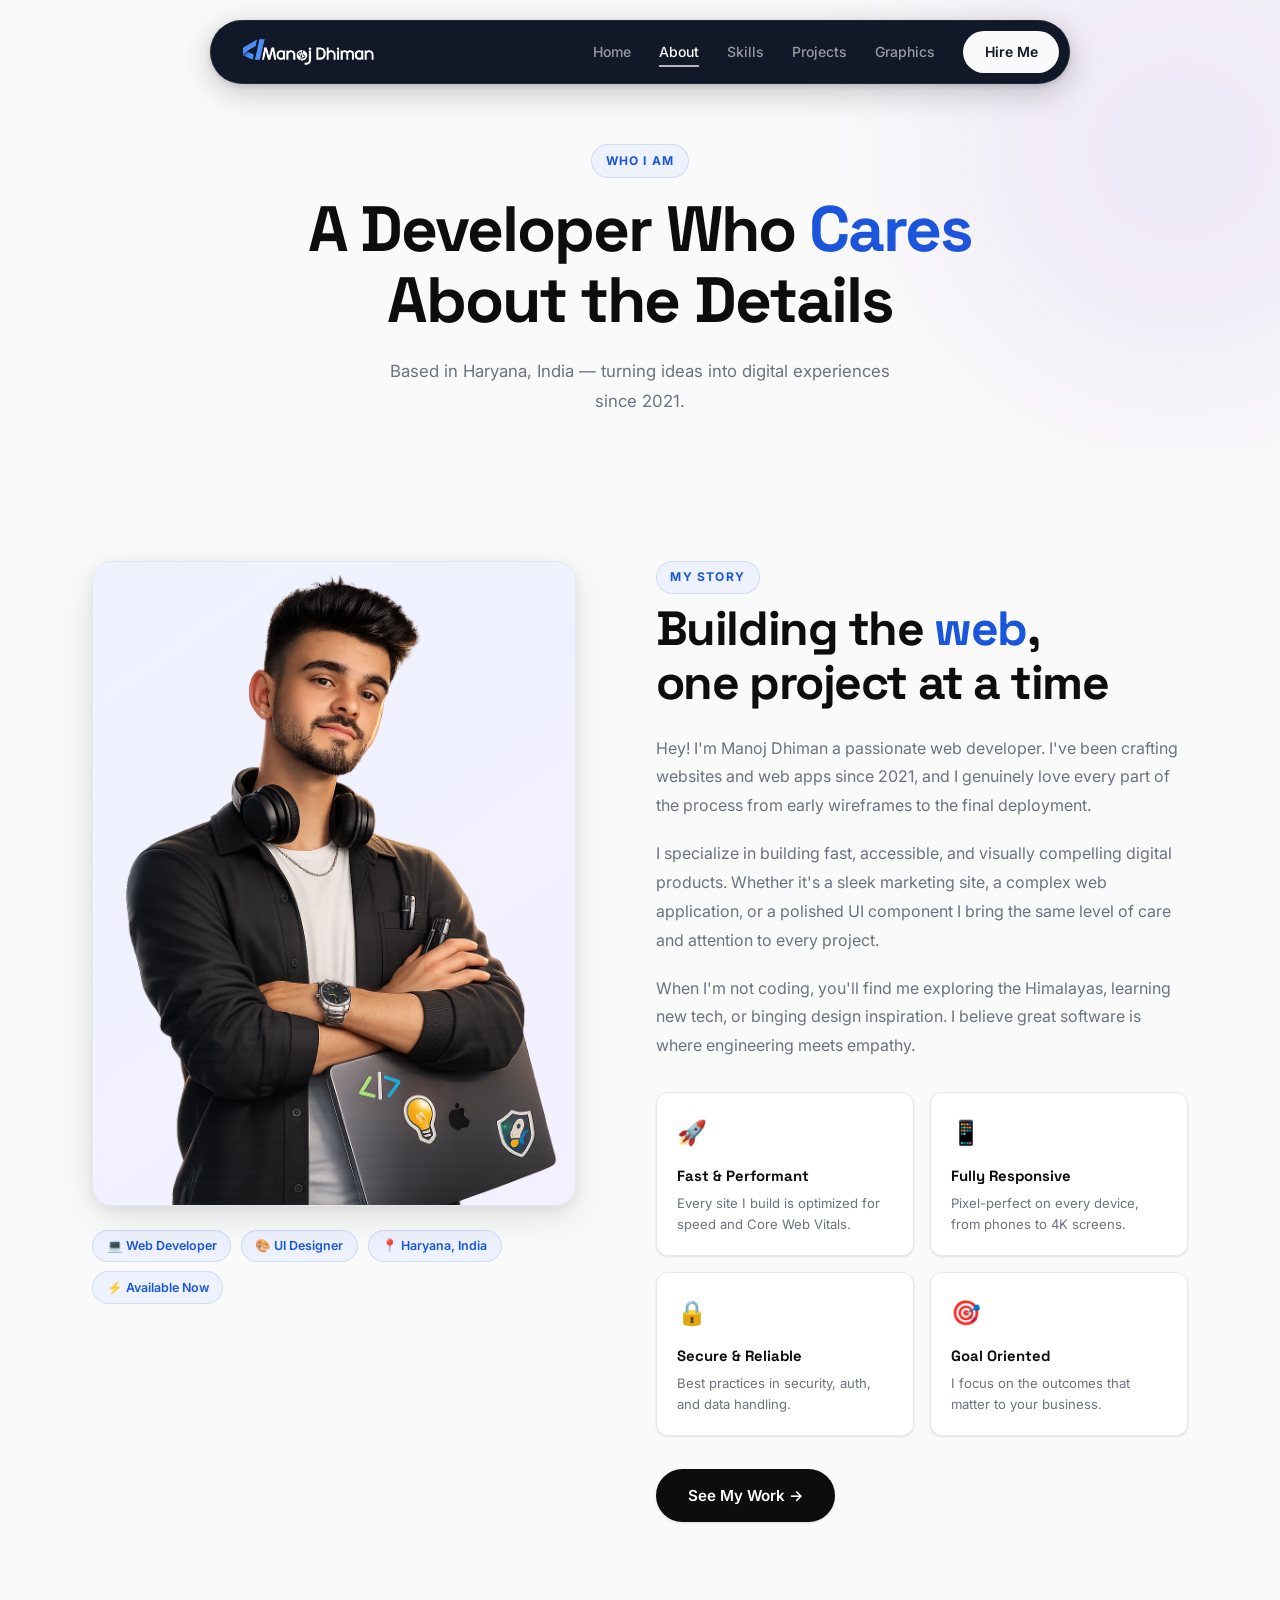
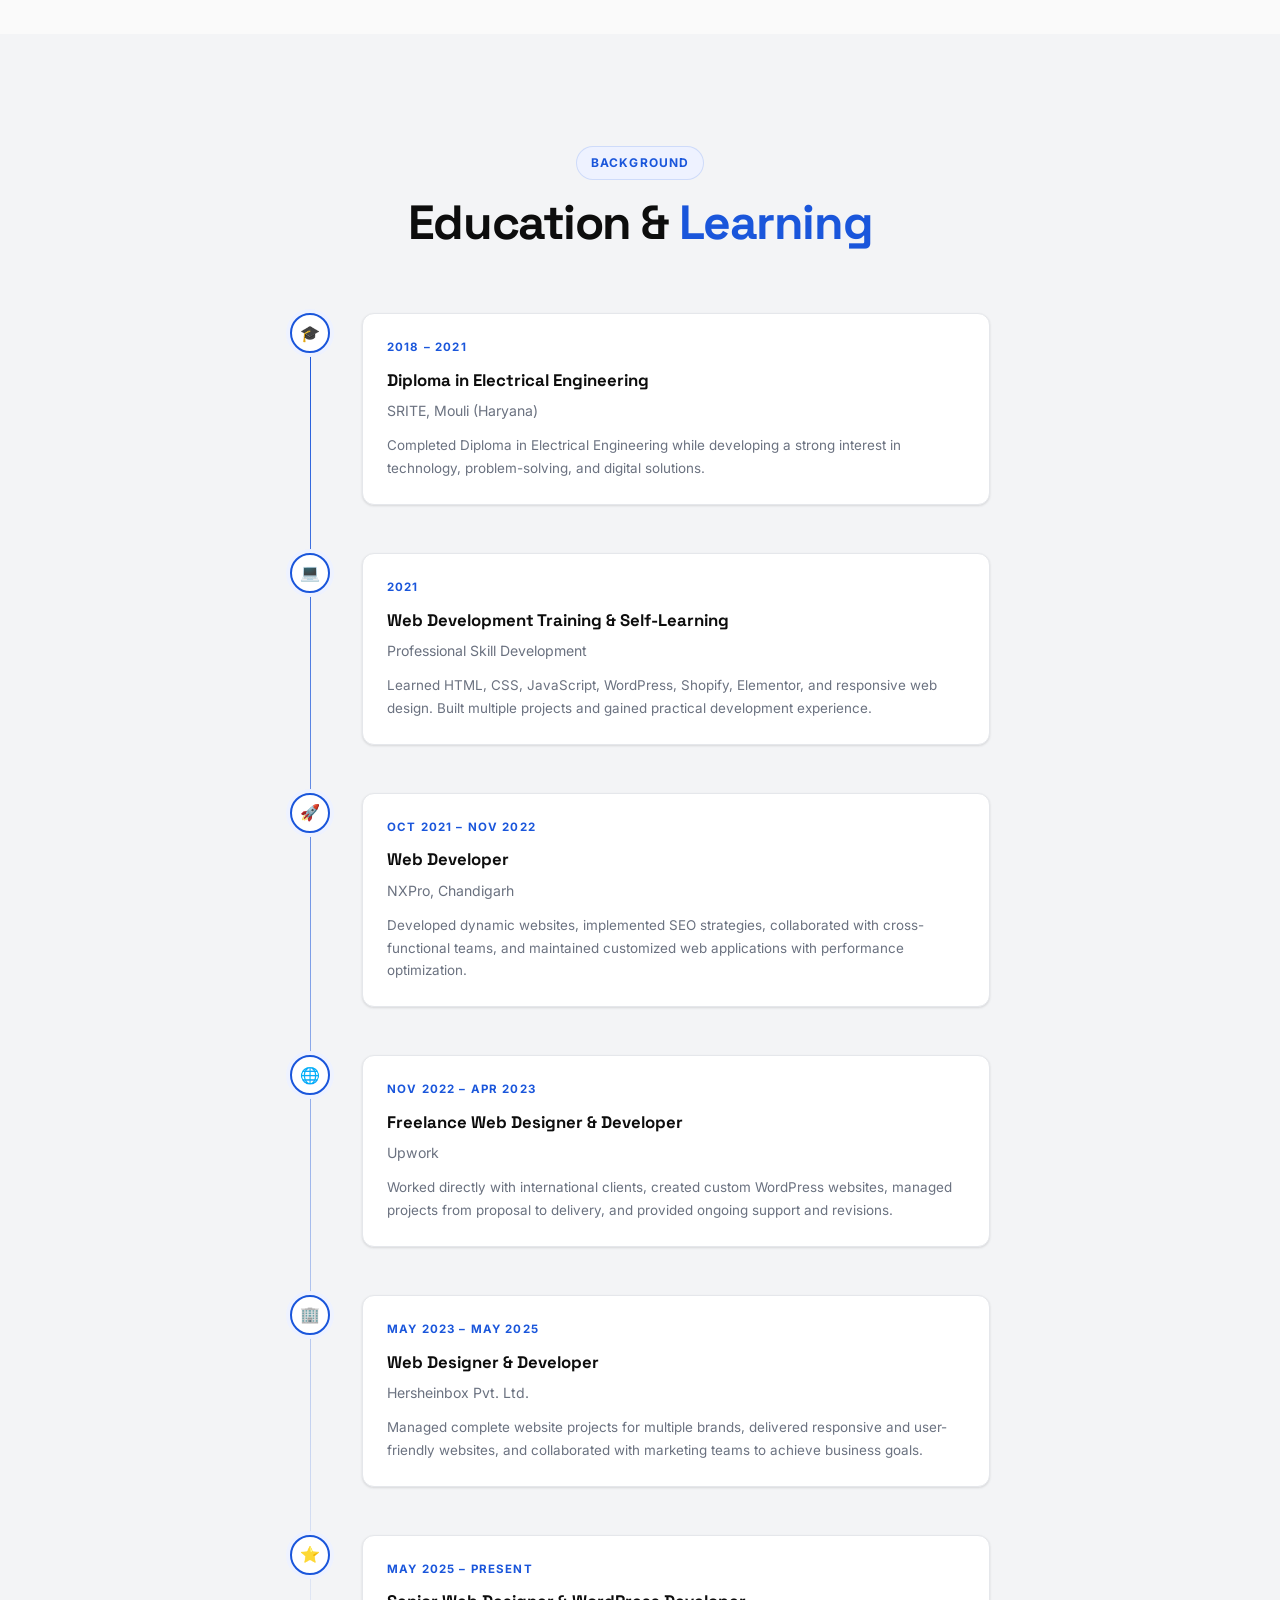
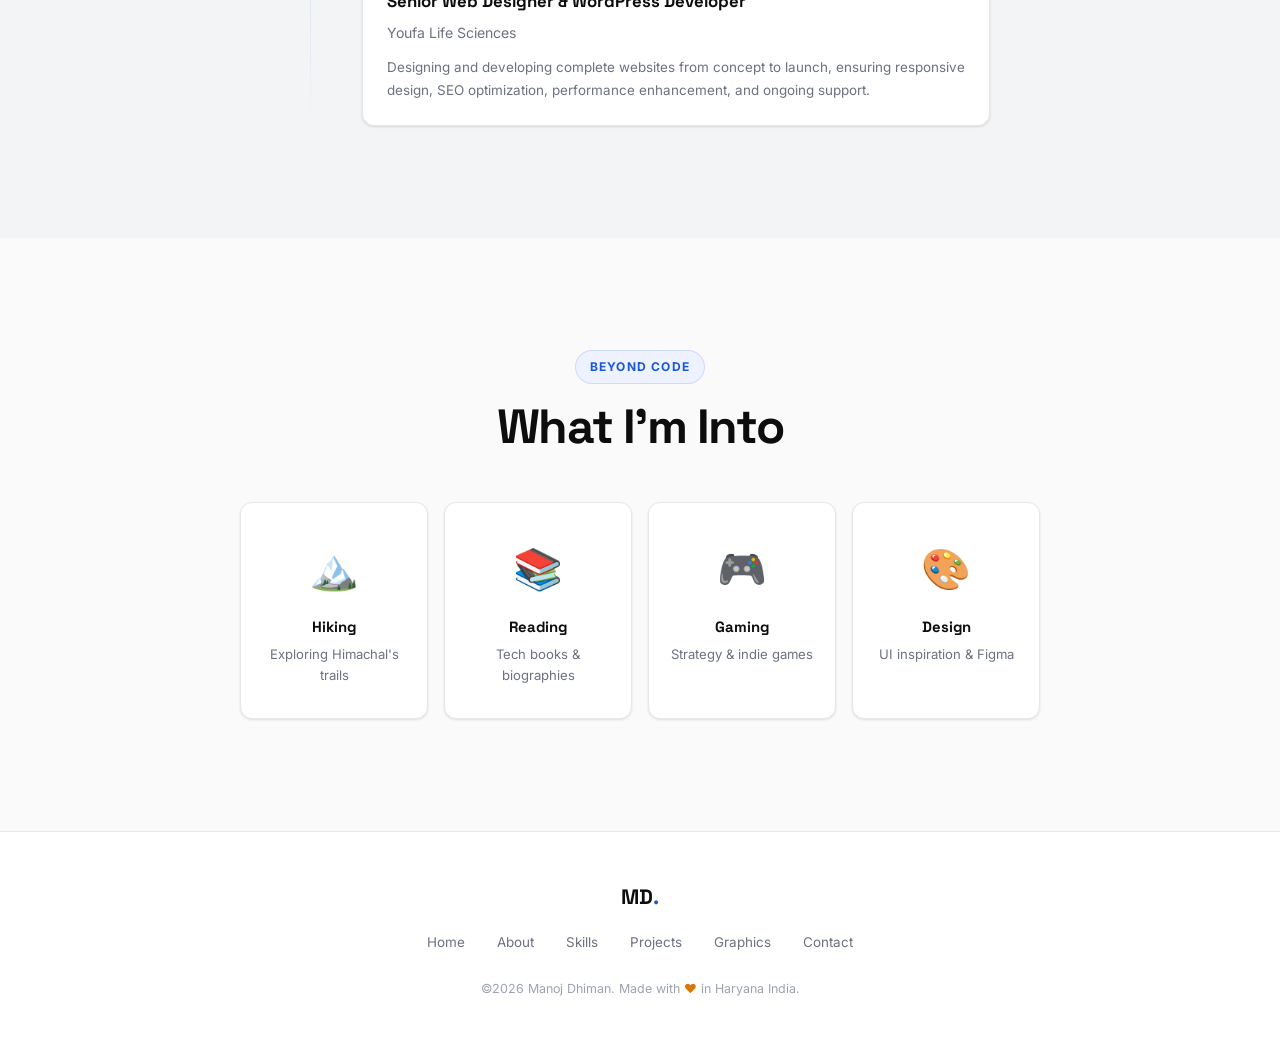
==== commit 86e192ce: "Update about.html" ====
--- a/about.html
+++ b/about.html
@@ -10,6 +10,7 @@
 <div class="cursor"></div>
 <div class="cursor-follower"></div>
 
+<!-- NAVBAR -->
 <nav class="navbar">
   <a class="nav-logo" href="index.html"><img src="White Logo.png" alt=""></a>
   <div class="nav-links">
@@ -17,15 +18,21 @@
     <a href="about.html">About</a>
     <a href="skills.html">Skills</a>
     <a href="projects.html">Projects</a>
+    <a href="graphics.html">Graphics</a>
     <a href="contact.html" class="nav-cta">Hire Me</a>
   </div>
-  <div class="nav-hamburger" id="hamburger"><span></span><span></span><span></span></div>
+  <div class="nav-hamburger" id="hamburger">
+    <span></span><span></span><span></span>
+  </div>
 </nav>
+
+<!-- MOBILE MENU -->
 <div class="mobile-menu" id="mobileMenu">
   <a href="index.html">Home</a>
   <a href="about.html">About</a>
   <a href="skills.html">Skills</a>
   <a href="projects.html">Projects</a>
+  <a href="graphics.html">Graphics</a>
   <a href="contact.html" class="nav-cta">Hire Me</a>
 </div>
 
@@ -97,7 +104,6 @@
 
         <div style="display: flex; gap: 1rem; flex-wrap: wrap; margin-top: 2rem;" data-reveal>
           <a href="projects.html" class="btn-primary">See My Work →</a>
-          <a href="#" class="btn-secondary" download>Download CV ↓</a>
         </div>
       </div>
     </div>
@@ -228,6 +234,7 @@
       <a href="about.html">About</a>
       <a href="skills.html">Skills</a>
       <a href="projects.html">Projects</a>
+      <a href="graphics.html">Graphics</a>
       <a href="contact.html">Contact</a>
     </div>
     <p class="footer-copy">©2026 Manoj Dhiman. Made with <span>♥</span> in Haryana India.</p>
--- a/style.css
+++ b/style.css
@@ -729,7 +729,7 @@
    ============================================ */
 
 /* ---- PAGE LOAD FADE ---- */
-body { opacity: 0; }
+body { opacity: 1; }
 body.page-loaded {
   opacity: 1;
   transition: opacity 0.5s ease;
